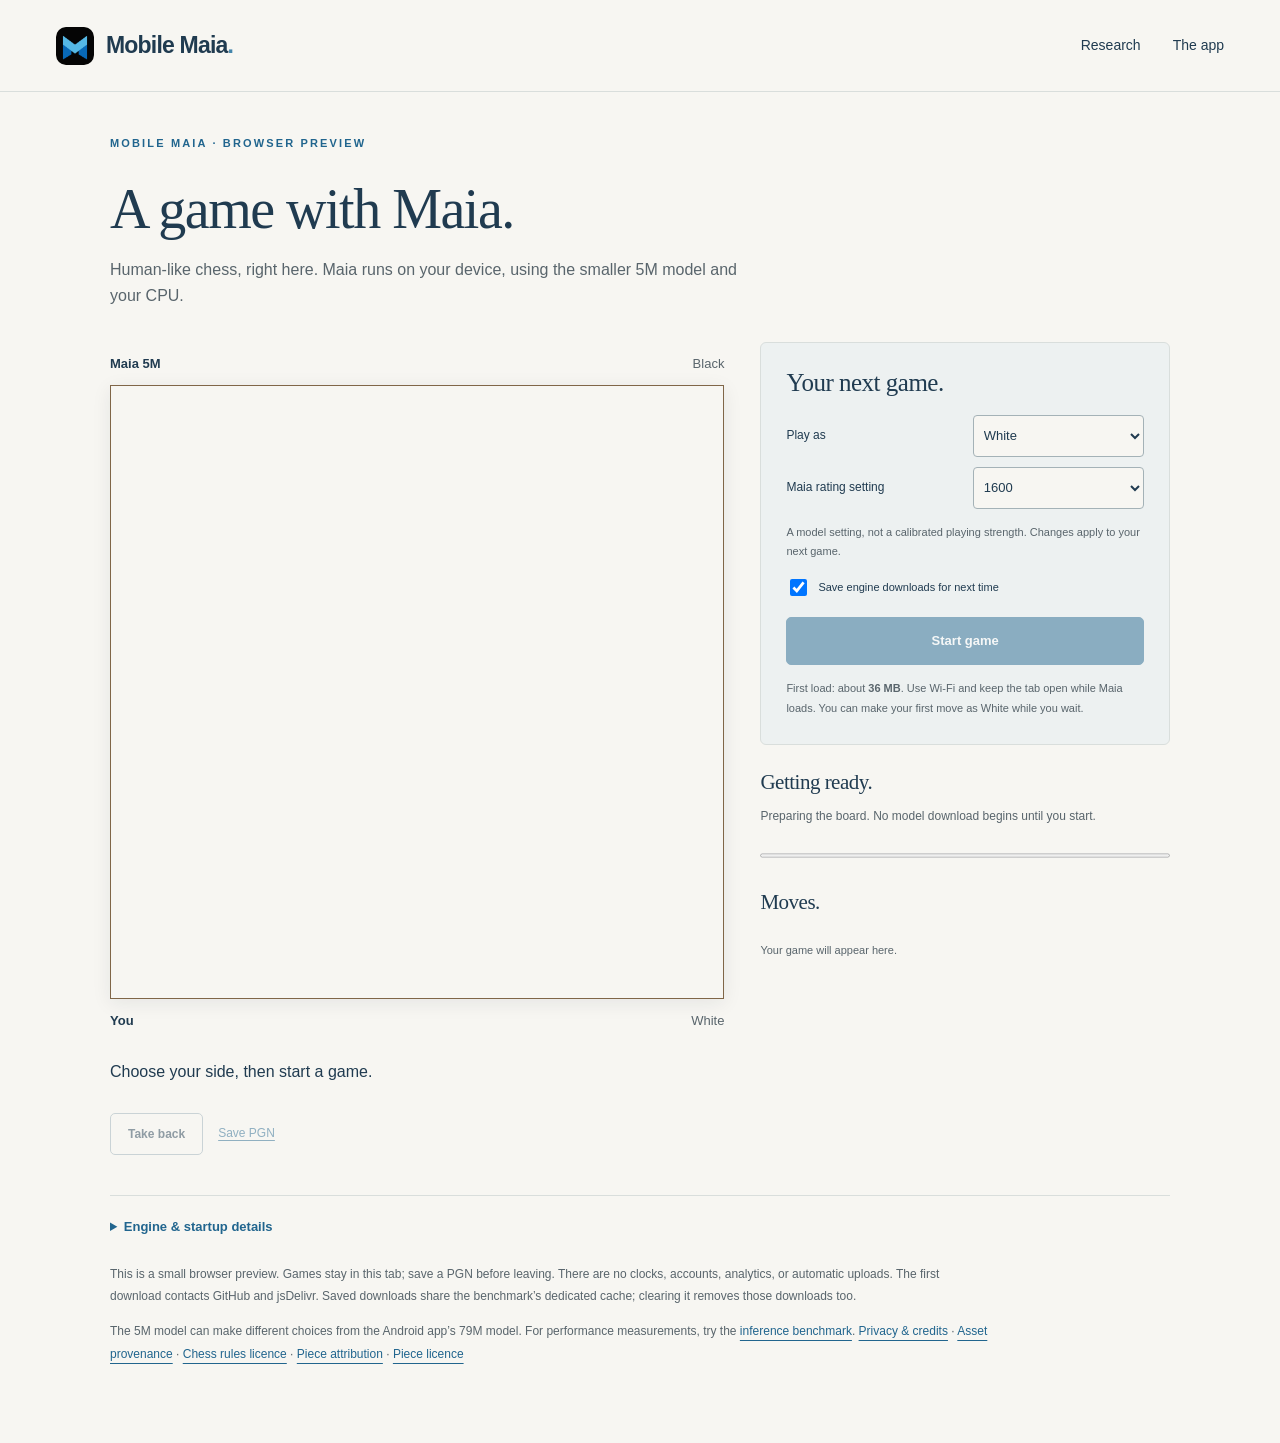
==== site/play/index.html @ 300c4ae0 "Add playable 5M CPU preview with reusable fast-start engine" ====
<!doctype html>
<html lang="en">
<head>
  <meta charset="utf-8"><meta name="viewport" content="width=device-width, initial-scale=1">
  <title>Play Maia in your browser — Mobile Maia</title>
  <meta name="description" content="A small, local chess game against Maia-3 5M, running on your device's CPU.">
  <meta name="theme-color" content="#f7f6f2"><link rel="canonical" href="https://mobilemaia.org/play/">
  <link rel="icon" href="../assets/icon.png"><link rel="stylesheet" href="../styles.css?v=20261026">
  <link rel="stylesheet" href="play.css?v=20261027-play1"><script type="module" src="play.mjs?v=20261027-play1"></script>
</head>
<body>
<a class="skip-link" href="#main">Skip to content</a>
<header class="site-header"><div class="container header-inner"><a class="brand" href="../"><img src="../assets/icon.png" alt="" width="38" height="38"><span>Mobile Maia<span class="brand-dot">.</span></span></a><nav aria-label="Main navigation"><a href="../research/">Research</a><a href="../">The app</a></nav></div></header>
<main id="main" class="container play-page">
  <p class="eyebrow">MOBILE MAIA · BROWSER PREVIEW</p><h1>A game with Maia.</h1>
  <p class="play-deck">Human-like chess, right here. Maia runs on your device, using the smaller 5M model and your CPU.</p>
  <noscript><p>This playable preview needs JavaScript. The <a href="../research/">research articles</a> remain readable without it.</p></noscript>
  <div class="game-layout">
    <section class="board-column" aria-label="Your game">
      <div class="player-line"><strong id="opponent">Maia 5M</strong><span id="opponent-color">Black</span></div>
      <div id="board" class="board" role="group" aria-label="Chessboard. Tap a piece, then a destination. Keyboard: arrow keys to move focus, Enter to select."></div>
      <div class="player-line"><strong>You</strong><span id="human-color">White</span></div>
      <p id="game-status" class="game-status" role="status" aria-live="polite">Choose your side, then start a game.</p>
      <div class="game-actions"><button id="undo" class="button button-outline button-small" type="button" disabled>Take back</button><button id="pgn" class="text-button" type="button" disabled>Save PGN</button><span id="last-move" class="last-move"></span></div>
    </section>
    <aside class="game-sidebar">
      <form id="setup" class="setup-panel">
        <h2>Your next game.</h2>
        <div class="setup-grid"><label for="side">Play as</label><select id="side"><option value="w">White</option><option value="b">Black</option></select><label for="rating">Maia rating setting</label><select id="rating"><option value="1000">1000</option><option value="1600" selected>1600</option><option value="2200">2200</option><option value="2600">2600</option></select></div>
        <p class="setting-note">A model setting, not a calibrated playing strength. Changes apply to your next game.</p>
        <label class="save-choice"><input id="keep" type="checkbox" checked> Save engine downloads for next time</label>
        <button id="start" class="button start-game" type="submit" disabled>Start game</button>
        <p class="download-note">First load: about <strong>36 MB</strong>. Use Wi-Fi and keep the tab open while Maia loads. You can make your first move as White while you wait.</p>
      </form>
      <section class="engine-panel" aria-labelledby="engine-title"><h2 id="engine-title">Getting ready.</h2><p id="engine-status">Preparing the board. No model download begins until you start.</p><progress id="load-progress" value="0" max="1" aria-label="Engine download progress"></progress><button id="retry" class="button button-small" type="button" hidden>Load Maia</button></section>
      <section class="move-panel" aria-labelledby="moves-title"><h2 id="moves-title">Moves.</h2><ol id="moves" class="moves" aria-label="Move list"></ol><p id="empty-moves" class="setting-note">Your game will appear here.</p></section>
    </aside>
  </div>
  <details class="engine-details"><summary>Engine &amp; startup details</summary><p id="metrics">No engine has loaded yet.</p><div class="detail-actions"><button id="diagnostics" class="text-button" type="button" disabled>Save startup report</button><button id="release" class="text-button" type="button" disabled>Stop engine</button><button id="clear" class="text-button" type="button">Clear saved engine downloads</button></div><p>One CPU session stays loaded for this tab and is reused between moves and games. Downloads run in parallel and are verified by SHA-256. There are no benchmark warm-up runs before play. The game uses current-board input and full legal-move sampling.</p><details><summary>Full startup report</summary><pre id="startup-json">No engine has loaded yet.</pre></details><p id="storage-status" role="status"></p></details>
  <div class="play-notes"><p>This is a small browser preview. Games stay in this tab; save a PGN before leaving. There are no clocks, accounts, analytics, or automatic uploads. The first download contacts GitHub and jsDelivr. Saved downloads share the benchmark’s dedicated cache; clearing it removes those downloads too.</p><p>The 5M model can make different choices from the Android app’s 79M model. For performance measurements, try the <a href="../lab/inference/">inference benchmark</a>. <a href="../about.html#browser-play">Privacy &amp; credits</a> · <a href="assets.json">Asset provenance</a> · <a href="vendor/chess-LICENSE">Chess rules licence</a> · <a href="vendor/pieces-COPYING.md">Piece attribution</a> · <a href="vendor/GPL-2.0.txt">Piece licence</a></p></div>
</main>
<dialog id="promotion" aria-labelledby="promotion-title"><h2 id="promotion-title">Promote your pawn.</h2><div id="promotion-options" class="promotion-options"></div><button id="promotion-cancel" class="text-button" type="button">Cancel</button></dialog>
</body></html>
---- site/styles.css ----
/* Copyright (c) 2026 Mobile Maia contributors. SPDX-License-Identifier: AGPL-3.0-only */
:root{--paper:#f7f6f2;--ink:#203b50;--muted:#59656c;--blue:#21658e;--line:#d9dedc;--wash:#e9eff1;--green:#49705a;--white:#fff;--serif:Georgia,'Times New Roman',serif;--sans:-apple-system,BlinkMacSystemFont,'Segoe UI',sans-serif}
*{box-sizing:border-box}html{scroll-behavior:smooth;scroll-padding-top:110px}body{margin:0;background:var(--paper);color:var(--ink);font-family:var(--sans);font-size:16px;line-height:1.65}a{color:inherit;text-underline-offset:5px;text-decoration-thickness:1px}button{font:inherit}img{max-width:100%;height:auto;display:block}button,a,summary{-webkit-tap-highlight-color:transparent}a:focus-visible,button:focus-visible,summary:focus-visible{outline:3px solid var(--blue);outline-offset:6px}::selection{background:#c1d9e8;color:#162e40}.container{width:min(1180px,calc(100% - 112px));margin-inline:auto}.skip-link{position:fixed;left:16px;top:-100px;padding:12px 24px;background:var(--ink);color:white;z-index:20}.skip-link:focus{top:12px}.site-header{border-bottom:1px solid var(--line);background:var(--paper);position:sticky;top:0;z-index:10}.header-inner{height:91px;display:flex;justify-content:space-between;align-items:center}.brand{display:inline-flex;align-items:center;gap:12px;font-size:23px;font-weight:700;letter-spacing:-.8px;text-decoration:none;white-space:nowrap}.brand img{border-radius:10px}.brand-dot{color:#4385ab}nav{display:flex;align-items:center;gap:32px;font-size:14px}nav>a{text-decoration:none}nav>a:not(.button):hover,.footer-links a:hover{color:var(--blue);text-decoration:underline}.button{display:inline-flex;align-items:center;justify-content:center;gap:27px;min-height:56px;background:var(--blue);color:white;border:1px solid var(--blue);border-radius:5px;padding:14px 23px;font-weight:600;font-size:15px;line-height:1.4;text-decoration:none;transition:background .18s,transform .18s}.button:hover{background:#184e70;transform:translateY(-2px)}.button-small{min-height:42px;padding:10px 17px;font-size:13px;gap:20px}.button-outline{background:transparent;color:var(--ink);border-color:#9bafb9}.button-outline:hover{background:#e4ebed}.text-link{display:inline-flex;align-items:center;gap:16px;font-weight:600;text-decoration:none;font-size:15px}.text-link:hover{text-decoration:underline}.eyebrow{font-size:11px;font-weight:700;letter-spacing:2.15px;margin:0 0 27px;color:var(--blue)}.hero{display:grid;grid-template-columns:1.15fr 1fr;align-items:center;min-height:790px;gap:65px;padding-block:65px 55px}.little-cross{font-size:17px;margin-right:8px}.hero h1{font:normal clamp(56px,6.1vw,86px)/1.07 var(--serif);letter-spacing:-3.7px;margin:0 0 30px}.hero h1 em{font-weight:400;color:var(--blue)}.hero-description{max-width:450px;font-size:17px;line-height:1.85;color:var(--muted);margin:0 0 32px}.hero-actions{display:flex;gap:25px;align-items:center;flex-wrap:wrap}.hero-note{color:var(--muted);font-size:12px;margin:19px 0 0}.hero-footnote{display:flex;align-items:center;gap:18px;margin-top:60px;font-family:var(--serif);font-style:italic;font-size:17px;line-height:1.4;color:#66777e}.small-rule{display:block;width:43px;height:1px;background:#9daeb4}.hero-visual{position:relative;margin:0;display:flex;flex-direction:column;align-items:center;padding:30px 0 0;isolation:isolate}.hero-visual:before{content:'';position:absolute;inset:62px -20px 100px;background:#e5edef;border-radius:48% 48% 10px 10px;z-index:-2}.visual-corner{position:absolute;right:-12px;top:77px;width:108px;height:108px;background:repeating-conic-gradient(#cbd9de 0% 25%,transparent 0% 50%) 0 0/36px 36px;z-index:-1;opacity:.55}.offline-tag{position:absolute;z-index:2;right:-28px;top:10px;padding:11px 16px;border:1px solid var(--line);border-radius:3px;background:var(--paper);font:italic 15px var(--serif);transform:rotate(5deg);box-shadow:0 4px 12px #203b5006}.offline-tag>span{display:inline-block;width:7px;height:7px;border-radius:50%;background:#648b70;margin-right:8px}.phone{width:268px;border:7px solid #23303a;border-radius:29px;padding:3px;background:#101610;overflow:hidden;box-shadow:0 25px 40px -19px #1e35485c,3px 3px 0 #98a6ae inset;transform:rotate(-3deg)}.phone img{border-radius:16px;width:100%;aspect-ratio:1080/2280;object-fit:cover;object-position:top}.phone a{display:block}.screenshot-controls{display:flex;gap:3px;margin-top:32px;border-bottom:1px solid #bdcbd1}.screenshot-controls button{background:none;border:0;border-bottom:2px solid transparent;color:var(--muted);padding:9px 18px;cursor:pointer;font-size:12px}.screenshot-controls button[aria-pressed=true]{color:var(--ink);border-color:var(--blue);font-weight:700}.screenshot-controls button:hover{background:#dfe8eb}.hero-visual figcaption{font-family:var(--serif);font-size:13px;font-style:italic;color:var(--muted);margin-top:10px}.principles-strip{border-block:1px solid var(--line)}.principles-inner{display:flex;justify-content:space-between;gap:20px;padding-block:18px}.principles-inner p{margin:0;font-size:12px;letter-spacing:.25px}.principles-inner span{font-size:20px;color:var(--blue);margin-right:10px;vertical-align:middle}.section{padding-block:105px}.section-heading{display:grid;grid-template-columns:1.2fr 1fr;column-gap:100px;align-items:end}.section-heading .eyebrow{grid-column:1/-1;margin-bottom:22px}h2{font:normal clamp(34px,3.8vw,50px)/1.15 var(--serif);letter-spacing:-1.7px;margin:0 0 25px}.section-heading>p:last-child{color:var(--muted);font-size:15px;max-width:390px;margin:0 0 28px}.feature-columns{display:grid;grid-template-columns:repeat(3,1fr);gap:50px;margin-top:50px}.feature-columns article{border-top:1px solid #b4c4ca;padding-top:23px}.feature-number{font-size:10px;color:var(--blue);letter-spacing:1.8px;font-weight:600}h3{font-size:19px;letter-spacing:-.4px;line-height:1.4;margin:18px 0 13px}.feature-columns p,.freedom-grid p{color:var(--muted);font-size:14px;line-height:1.9;margin:0}.analysis-section{background:var(--wash);overflow:hidden}.analysis-layout{display:grid;grid-template-columns:1fr 1fr;gap:110px;align-items:center;padding-block:80px}.analysis-visual{margin:0;display:flex;align-items:center;flex-direction:column}.analysis-visual>a{display:block;width:260px;max-height:516px;overflow:hidden;border:6px solid #23303a;border-radius:22px;box-shadow:0 15px 30px -18px #203b5066;transform:rotate(3deg);background:#151a16}.analysis-visual img{width:100%}.analysis-visual figcaption{font-size:10px;color:var(--muted);margin-top:26px;font-style:italic}.analysis-copy>p:not(.eyebrow){font-size:15px;color:var(--muted);line-height:1.9;max-width:430px}.tick-list{list-style:none;padding:0;margin:27px 0 32px;font-size:13px}.tick-list li{margin-block:11px}.tick-list li:before{content:'✓';margin-right:13px;color:var(--green)}.your-game{display:grid;grid-template-columns:1fr 1.35fr;gap:75px}.freedom-grid{display:grid;grid-template-columns:1fr 1fr;gap:42px 40px}.freedom-icon{display:block;color:var(--blue);font:24px var(--serif);height:30px}.freedom-grid h3{font-size:17px;margin-top:13px}.freedom-grid a{display:inline-block;font-size:12px;font-weight:600;margin-top:12px}.download-section{background:#203d52;color:#f7f6f2;padding-block:85px}.download-section .eyebrow{color:#a4cbe0}.download-heading{display:flex;align-items:center;justify-content:space-between;margin-bottom:25px}.download-heading h2{font-size:54px}.download-heading>p{color:#c1cfd7;font-size:15px;line-height:1.9;margin-right:90px}.download-grid{display:grid;grid-template-columns:1fr 1fr;gap:24px}.download-card{padding:34px;background:#29485e;border:1px solid #4a6577;border-radius:5px}.download-primary{background:#f7f6f2;color:var(--ink);border-color:var(--paper)}.download-label{font-size:9px;font-weight:700;letter-spacing:1.65px}.download-card h3{font:normal 33px var(--serif);margin:17px 0}.download-card>p{font-size:14px;color:#ced9df;max-width:330px}.download-primary>p{color:var(--muted)}.download-card .button{margin-top:11px}.download-card .button-outline{color:#f7f6f2;border-color:#94b1c2}.download-card .button-outline:hover{background:#36576d}.download-card p.download-detail{font-size:11px;line-height:1.8;margin-top:21px;max-width:360px}.other-downloads{display:flex;align-items:center;gap:30px;margin:25px 0}.other-downloads p{font-size:12px;color:#bdcdd7;margin:0}.other-downloads a{font-size:13px}.install-help{border-block:1px solid #4a6577;padding:16px 0;font-size:13px}.install-help>div{max-width:810px;color:#d5e0e6}.install-help summary{cursor:pointer}.preview-note{display:flex;align-items:center;gap:17px;margin-top:33px;padding-top:3px}.preview-dot{width:10px;height:10px;flex-shrink:0;background:#d1ad64;border-radius:50%}.preview-note strong{font-size:13px}.preview-note p{color:#bdcdd7;font-size:12px;margin:5px 0 0;max-width:610px}.preview-note>a{font-size:12px;white-space:nowrap;margin-left:auto}.faq-section{display:grid;grid-template-columns:1fr 1.6fr;gap:80px}.faq-section>div>p:last-child{font-size:14px;color:var(--muted)}.faq-section>div>p>a{display:inline-block;margin-top:10px}.faq-list details{border-bottom:1px solid var(--line);padding:20px 0}.faq-list details:first-child{border-top:1px solid var(--line)}.faq-list summary{list-style:none;cursor:pointer;display:flex;align-items:center;justify-content:space-between;gap:24px;font-size:15px;font-weight:600}.faq-list summary::-webkit-details-marker{display:none}.faq-list summary:after{content:'+';font-weight:400;font-size:24px;color:var(--blue);line-height:1}.faq-list details[open] summary:after{content:'−'}.faq-list details>p{font-size:14px;line-height:1.9;color:var(--muted);padding-right:26px;margin:16px 0 5px}.closing{text-align:center;border-top:1px solid var(--line);padding-block:70px 85px}.closing .eyebrow{margin-bottom:22px}.closing h2{font-size:43px}.closing p:not(.eyebrow){color:var(--muted);font-size:15px;margin-top:-7px}.closing .text-link{margin-top:10px}.site-footer{display:grid;grid-template-columns:1fr 1fr;border-top:1px solid var(--line);padding-block:35px 25px;gap:20px}.site-footer .brand{font-size:20px}.site-footer p{font-size:11px;line-height:1.8;color:var(--muted);margin:15px 0 0}.footer-links{display:flex;gap:13px 25px;flex-wrap:wrap;justify-content:flex-end;align-content:start;padding-top:9px}.footer-links a{font-size:11px;text-decoration:none}.site-footer .footer-small{grid-column:1/-1;font-size:10px;margin-top:5px}.image-dialog{padding:52px 15px 15px;max-width:calc(100vw - 30px);max-height:95vh;border:1px solid #8196a1;border-radius:7px;background:var(--paper);color:var(--ink)}.image-dialog::backdrop{background:#14232bdd}.image-dialog>img{max-height:calc(95vh - 80px);width:auto;max-width:100%;object-fit:contain}.dialog-close{position:absolute;right:15px;top:12px;cursor:pointer;background:none;border:0;color:var(--ink);font-size:14px;min-height:30px}.dialog-close span{font-size:22px;vertical-align:middle;margin-left:10px}.prose-page{max-width:760px;padding-block:80px}.prose-page h1{font:normal 58px var(--serif);letter-spacing:-2px;line-height:1.1;margin:0 0 35px}.prose-page h2{font-size:30px;margin-top:55px}.prose-page p,.prose-page li{font-size:15px;color:var(--muted)}.prose-page li{margin-block:12px}.prose-page code{overflow-wrap:anywhere}.prose-page a{color:var(--blue)}.prose-page .eyebrow{color:var(--blue);font-size:11px}
@media(min-width:1500px){.hero{min-height:820px}.hero h1{font-size:89px}.phone{width:284px}}
@media(max-width:1100px){.container{width:calc(100% - 72px)}.hero{gap:35px;min-height:740px}.hero h1{font-size:65px}.hero-description{font-size:16px}.hero-actions{gap:20px}.hero-actions .text-link{font-size:13px}.phone{width:240px}.offline-tag{right:-5px;font-size:13px}.section-heading{column-gap:65px}.analysis-layout{gap:65px}.your-game{gap:40px}.download-heading>p{margin-right:30px}.feature-columns{gap:30px}.faq-section{gap:50px}}
@media(max-width:800px){html{scroll-padding-top:90px}.container{width:calc(100% - 48px)}.header-inner{height:76px}.brand{font-size:21px}.brand img{width:32px;height:32px}nav{gap:20px}.nav-source{display:none}.hero{gap:18px;min-height:675px;padding-top:40px;padding-bottom:45px;grid-template-columns:1.15fr 1fr}.hero .eyebrow{font-size:9px;letter-spacing:1.5px}.hero h1{font-size:52px;letter-spacing:-2px}.hero-description{font-size:14px;line-height:1.85}.hero-actions{gap:17px}.hero .button{font-size:13px;gap:16px;padding:14px 17px}.hero-footnote{margin-top:30px}.phone{width:210px}.hero-visual:before{inset:80px -4px 100px}.offline-tag{right:-6px;top:5px;font-size:12px;padding:10px}.visual-corner{right:-3px;width:72px;height:72px;background-size:24px 24px}.principles-inner{gap:10px}.principles-inner p{font-size:10px}.principles-inner span{font-size:16px;margin-right:5px}.section{padding-block:75px}.section-heading{column-gap:35px}.section-heading>p:last-child{font-size:13px}.feature-columns{gap:25px;margin-top:30px}.feature-columns h3{font-size:17px}.feature-columns p{font-size:13px}.analysis-layout{gap:40px;padding-block:65px}.analysis-visual>a{width:225px;max-height:470px}.analysis-copy>p:not(.eyebrow){font-size:13px}.analysis-visual figcaption{max-width:230px;text-align:center}.your-game{grid-template-columns:1fr;gap:20px}.freedom-grid{gap:35px}.freedom-grid p{max-width:310px}.download-heading h2{font-size:46px}.download-heading>p{margin-right:0;font-size:13px}.download-card{padding:25px}.download-card h3{font-size:28px}.download-label{font-size:8px;letter-spacing:1.2px}.preview-note{flex-wrap:wrap}.preview-note>div{flex:1}.preview-note>a{margin-left:27px}.faq-section{grid-template-columns:1fr 1.5fr;gap:30px}.faq-list summary{font-size:13px}.faq-list details>p{font-size:13px}.closing h2{font-size:37px}}
@media(max-width:600px){.container{width:calc(100% - 40px)}.header-inner{height:72px}.brand{gap:8px;font-size:20px}.brand img{width:30px;height:30px;border-radius:8px}nav{gap:17px}nav>a:not(.button){font-size:12px}nav>a[href='#features']{display:none}.button-small{font-size:12px;gap:12px;min-height:38px;padding:9px 12px}.hero{grid-template-columns:1fr;padding-top:46px;padding-bottom:40px;gap:20px}.hero .eyebrow{font-size:9px;letter-spacing:1.7px;margin-bottom:23px}.hero h1{font-size:clamp(47px,11.8vw,68px);letter-spacing:-2.7px;margin-bottom:23px}.hero-description{max-width:460px;font-size:15px;margin-bottom:27px}.hero-actions{gap:25px}.hero .button{min-height:51px;font-size:14px;padding-inline:18px}.hero-actions .text-link{font-size:12px;gap:8px}.hero-note{font-size:11px;margin-top:16px}.hero-footnote{display:none}.hero-visual{width:min(360px,100%);margin:10px auto 0;padding-top:35px}.phone{width:228px}.hero-visual:before{inset:65px 0 89px}.offline-tag{top:15px;right:0;padding:10px 12px;font-size:13px}.visual-corner{top:85px;right:0}.screenshot-controls{margin-top:25px}.screenshot-controls button{font-size:12px;padding:10px 20px}.hero-visual figcaption{font-size:12px}.principles-inner{display:grid;grid-template-columns:1fr;gap:10px;padding-block:19px}.principles-inner p{font-size:12px}.principles-inner span{display:inline-block;width:20px;font-size:18px;margin-right:10px}.section{padding-block:64px}.eyebrow{font-size:9px;letter-spacing:1.8px;margin-bottom:20px}h2{font-size:37px;letter-spacing:-1.4px}.section-heading{display:block}.section-heading>p:last-child{font-size:14px;max-width:460px;margin-top:25px}.feature-columns{grid-template-columns:1fr;gap:29px;margin-top:35px}.feature-columns article{padding-top:18px}.feature-number{font-size:9px}.feature-columns h3{font-size:19px;margin-top:12px}.feature-columns p{font-size:14px}.analysis-layout{grid-template-columns:1fr;gap:35px;padding-block:60px}.analysis-visual{order:2;margin-top:10px}.analysis-visual>a{width:238px;max-height:490px}.analysis-visual figcaption{max-width:none}.analysis-copy>p:not(.eyebrow){font-size:14px}.analysis-copy .text-link{font-size:13px}.tick-list{font-size:12px}.your-game{gap:23px}.freedom-grid{gap:30px 25px}.freedom-grid p{font-size:12px}.freedom-grid h3{font-size:16px}.freedom-icon{font-size:23px}.download-section{padding-block:60px}.download-heading{display:block}.download-heading h2{font-size:43px}.download-heading>p{margin:0 0 30px;font-size:14px}.download-heading>p br{display:none}.download-grid{grid-template-columns:1fr;gap:17px}.download-card{padding:27px}.download-card h3{font-size:31px}.download-label{font-size:9px}.download-card>p{font-size:14px}.download-card .button{font-size:13px;gap:25px}.other-downloads{gap:22px;flex-wrap:wrap;margin-block:23px}.other-downloads p{flex-basis:100%;font-size:11px}.other-downloads a{font-size:13px}.install-help{font-size:12px}.preview-note{align-items:flex-start;margin-top:27px;gap:13px}.preview-dot{margin-top:6px;width:8px;height:8px}.preview-note strong{font-size:12px}.preview-note p{font-size:11px}.preview-note>a{margin-left:21px;font-size:12px}.faq-section{grid-template-columns:1fr;gap:23px}.faq-section>div>p:last-child{font-size:13px}.faq-list summary{font-size:14px}.faq-list details>p{font-size:13px}.faq-list details{padding-block:19px}.closing{padding-block:50px 60px}.closing h2{font-size:35px}.closing p:not(.eyebrow){font-size:13px}.closing .text-link{font-size:13px}.site-footer{grid-template-columns:1fr;gap:18px;padding-block:30px 25px}.footer-links{justify-content:flex-start;gap:13px 22px}.site-footer .footer-small{margin-top:8px;font-size:9px}.prose-page{padding-block:50px}.prose-page h1{font-size:43px}.prose-page h2{font-size:28px}.prose-page p,.prose-page li{font-size:14px}}
@media(prefers-reduced-motion:reduce){html{scroll-behavior:auto}*{transition:none!important;animation:none!important}}
/* Keep optional screenshot controls out of the no-JavaScript fallback. */
.screenshot-controls{display:none}.js .screenshot-controls{display:flex}
@media(max-width:360px){nav>a[href='#questions']{display:none}.button-small{white-space:nowrap}.hero-actions{gap:18px}.hero-actions .text-link{font-size:11px;gap:6px}}
/* Let the shared navigation wrap cleanly with the research section on phones. */
@media(max-width:1100px){.nav-source{display:none}}
@media(max-width:600px){html{scroll-padding-top:150px}.header-inner{height:auto;min-height:72px;flex-wrap:wrap;gap:12px;padding-block:13px}.header-inner>nav{flex-basis:100%;justify-content:flex-start;gap:22px}.header-inner>nav>.button{margin-left:auto}}
---- site/play/play.css ----
/* SPDX-License-Identifier: AGPL-3.0-only */
.play-page [hidden]{display:none!important}.play-page{max-width:1060px;padding-block:42px 65px}.play-page h1{font:normal clamp(37px,5vw,56px)/1.1 var(--serif);letter-spacing:-1.5px;margin:0 0 16px}.play-deck{max-width:650px;font-size:16px;color:var(--muted);margin-bottom:32px}.game-layout{display:grid;grid-template-columns:minmax(0,1.5fr) minmax(280px,1fr);gap:36px;align-items:start}.board-column{min-width:0}.board{display:grid;grid-template-columns:repeat(8,1fr);aspect-ratio:1;border:1px solid #806648;box-shadow:0 4px 18px #1a2b3614;touch-action:manipulation}.square{position:relative;display:flex;align-items:center;justify-content:center;aspect-ratio:1;min-width:0;padding:0;border:0;border-radius:0;background:#f0d9b5;cursor:pointer;-webkit-tap-highlight-color:transparent}.square.dark{background:#b58863}.square img{width:91%;height:91%;pointer-events:none;user-select:none}.square.last{background:#cdd27a}.square.dark.last{background:#a5ad55}.square.selected{box-shadow:inset 0 0 0 4px #326884}.square:focus-visible{outline:3px solid #153f59;outline-offset:-3px;z-index:1}.square.legal:after{content:"";position:absolute;width:24%;height:24%;border-radius:100%;background:#163b4866;pointer-events:none}.square.legal.occupied:after{width:87%;height:87%;border:5px solid #163b4870;background:transparent}.square.checked{background:#dd8580}.coordinate{position:absolute;font:600 10px/1 system-ui;color:#65462c;pointer-events:none}.dark .coordinate{color:#fff0d7}.file-coordinate{right:3px;bottom:2px}.rank-coordinate{left:3px;top:3px}.player-line{display:flex;justify-content:space-between;font-size:13px;padding-block:11px;color:var(--muted)}.player-line strong{color:var(--ink)}.game-status{font-size:16px;min-height:2.9em;margin:16px 0 8px}.game-actions{display:flex;flex-wrap:wrap;align-items:center;gap:15px}.game-actions .button{font-size:12px;min-height:42px}.text-button{border:0;background:none;color:var(--blue);font:inherit;font-size:12px;text-decoration:underline;text-underline-offset:3px;cursor:pointer;padding:10px 0;min-height:40px}.last-move{font-size:12px;color:var(--muted)}.game-sidebar h2{font:normal 25px/1.2 var(--serif);letter-spacing:-.5px;margin:0 0 17px}.setup-panel{padding:25px;border:1px solid var(--line);background:#edf1f1;border-radius:6px}.setup-grid{display:grid;grid-template-columns:1fr 1fr;gap:10px 15px;align-items:center}.setup-grid label{font-size:12px}.setup-grid select{min-width:0;width:100%;background:var(--paper);border:1px solid #a4b2b7;border-radius:4px;font:inherit;font-size:13px;padding:10px 6px;min-height:42px;color:var(--ink)}.setting-note,.download-note{font-size:11px;line-height:1.8;color:var(--muted);margin:14px 0}.save-choice{display:flex;align-items:center;gap:8px;font-size:11px;line-height:1.6}.save-choice input{width:17px;height:17px;flex-shrink:0}.start-game{margin-top:18px;width:100%;min-height:45px;font-size:13px}.download-note{margin-bottom:0}.engine-panel,.move-panel{margin-top:25px}.engine-panel h2{font-size:21px;margin-bottom:10px}.engine-panel p{font-size:12px;color:var(--muted);overflow-wrap:anywhere}.engine-panel progress{width:100%;height:9px;accent-color:var(--blue)}.engine-panel progress[hidden]{display:none}.moves{list-style:none;max-height:185px;overflow:auto;margin:0;padding:0;font-size:13px;line-height:1.8;display:grid;grid-template-columns:1fr 1fr;gap:4px 12px}.moves li{font-variant-numeric:tabular-nums;white-space:pre-wrap}.move-panel h2{font-size:21px;margin-bottom:12px}.engine-details{border-top:1px solid var(--line);margin-top:40px;padding-top:20px;font-size:13px}.engine-details summary{cursor:pointer;color:var(--blue);font-weight:600}.engine-details p{font-size:12px;max-width:820px;line-height:1.85}.detail-actions{display:flex;flex-wrap:wrap;gap:20px}.play-notes{font-size:12px;color:var(--muted);line-height:1.9;margin-top:25px;max-width:880px}.play-notes a{color:var(--blue)}button:disabled{opacity:.48;cursor:not-allowed;transform:none}select:focus-visible,input:focus-visible,.text-button:focus-visible{outline:3px solid var(--blue);outline-offset:3px}dialog{border:1px solid var(--line);border-radius:7px;padding:25px;color:var(--ink);background:var(--paper);max-width:95vw}dialog::backdrop{background:#142c3b99}dialog h2{font-family:var(--serif);font-weight:400;font-size:27px}.promotion-options{display:flex;gap:8px}.promotion-options button{width:58px;height:58px;border:1px solid var(--line);background:#f0d9b5;border-radius:4px;cursor:pointer}.promotion-options img{width:100%;height:100%}
@media(max-width:760px){.play-page{padding-top:30px}.play-deck{font-size:14px;margin-bottom:24px}.game-layout{display:flex;flex-direction:column;gap:24px}.board-column,.game-sidebar{width:100%}.game-sidebar{display:contents}.setup-panel{order:-2;width:100%;padding:18px}.engine-panel{order:-1;margin-top:-10px;width:100%}.engine-panel h2{font-size:19px}.board-column{order:0}.move-panel{order:1;margin-top:0}.setup-panel h2{font-size:22px;margin-bottom:12px}.setup-grid{grid-template-columns:1fr 1fr 1fr 1fr;gap:8px}.setup-grid label{font-size:11px}.setting-note{margin:10px 0}.save-choice{font-size:11px}.download-note{font-size:11px}.start-game{margin-top:12px}.moves{max-height:130px;grid-template-columns:1fr 1fr 1fr}.coordinate{font-size:9px}.game-status{font-size:15px}.board{max-width:560px;margin-inline:auto}}
@media(max-width:390px){.setup-grid{grid-template-columns:1fr 1fr}.moves{grid-template-columns:1fr 1fr}.game-actions{gap:12px}}

.engine-details pre{max-height:340px;overflow:auto;white-space:pre-wrap;overflow-wrap:anywhere;background:#e9eff1;padding:15px;font-size:11px;line-height:1.7}
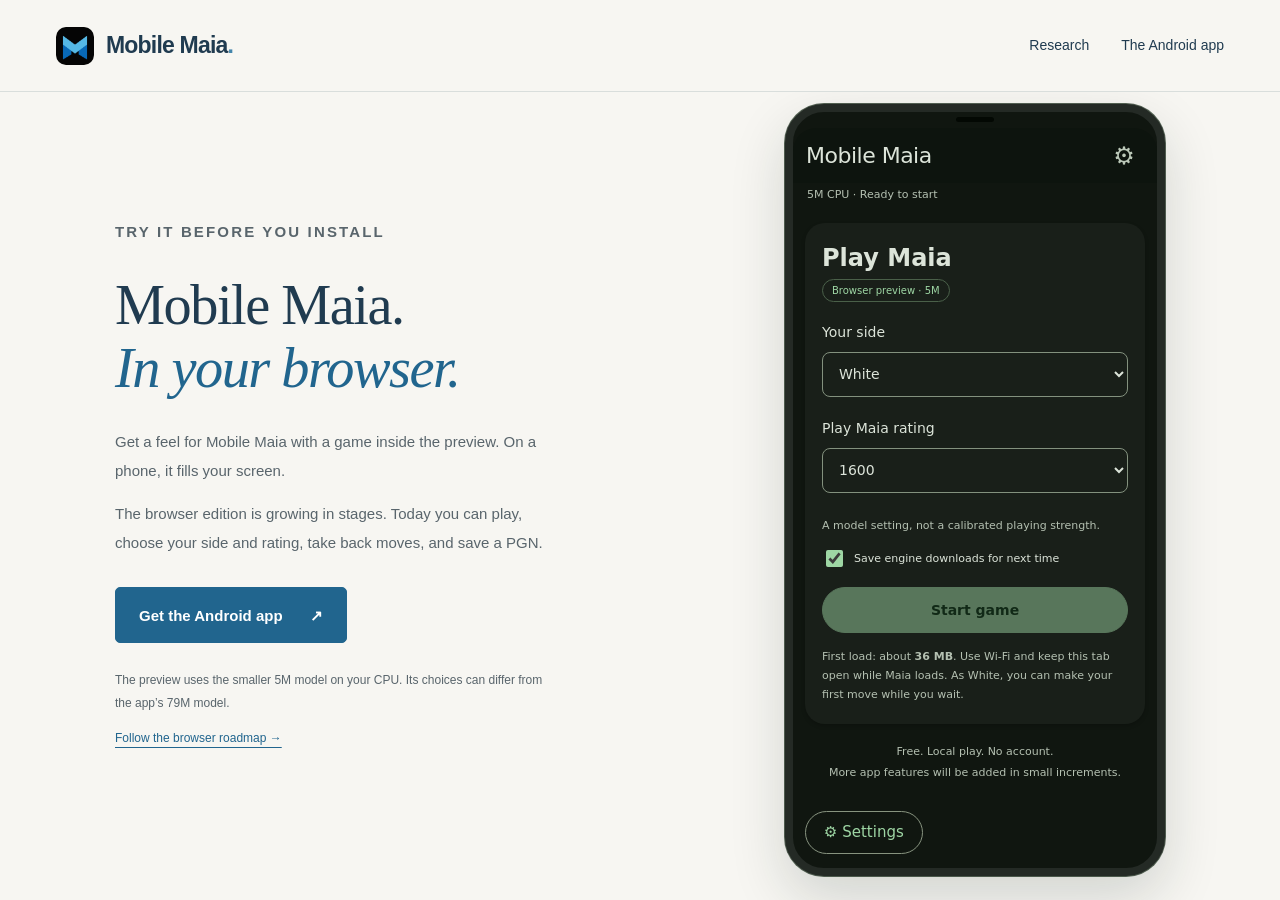
==== commit bcacf6d1: "Present browser play in a responsive app shell" ====
--- a/site/play/index.html
+++ b/site/play/index.html
@@ -1,43 +1,64 @@
 <!doctype html>
 <html lang="en">
 <head>
-  <meta charset="utf-8"><meta name="viewport" content="width=device-width, initial-scale=1">
-  <title>Play Maia in your browser — Mobile Maia</title>
-  <meta name="description" content="A small, local chess game against Maia-3 5M, running on your device's CPU.">
-  <meta name="theme-color" content="#f7f6f2"><link rel="canonical" href="https://mobilemaia.org/play/">
+  <meta charset="utf-8"><meta name="viewport" content="width=device-width, initial-scale=1, viewport-fit=cover">
+  <title>Try Mobile Maia — Browser preview</title>
+  <meta name="description" content="Try Mobile Maia in a phone-style browser preview, with local Maia-3 5M CPU play.">
+  <meta name="theme-color" content="#101610"><link rel="canonical" href="https://mobilemaia.org/play/">
   <link rel="icon" href="../assets/icon.png"><link rel="stylesheet" href="../styles.css?v=20261026">
-  <link rel="stylesheet" href="play.css?v=20261027-play1"><script type="module" src="play.mjs?v=20261027-play1"></script>
+  <link rel="stylesheet" href="play.css?v=20261027-shell1"><script type="module" src="play.mjs?v=20261027-shell1"></script>
 </head>
 <body>
-<a class="skip-link" href="#main">Skip to content</a>
-<header class="site-header"><div class="container header-inner"><a class="brand" href="../"><img src="../assets/icon.png" alt="" width="38" height="38"><span>Mobile Maia<span class="brand-dot">.</span></span></a><nav aria-label="Main navigation"><a href="../research/">Research</a><a href="../">The app</a></nav></div></header>
+<a class="skip-link" href="#main">Skip to preview</a>
+<header class="site-header"><div class="container header-inner"><a class="brand" href="../"><img src="../assets/icon.png" alt="" width="38" height="38"><span>Mobile Maia<span class="brand-dot">.</span></span></a><nav aria-label="Main navigation"><a href="../research/">Research</a><a href="../">The Android app</a></nav></div></header>
 <main id="main" class="container play-page">
-  <p class="eyebrow">MOBILE MAIA · BROWSER PREVIEW</p><h1>A game with Maia.</h1>
-  <p class="play-deck">Human-like chess, right here. Maia runs on your device, using the smaller 5M model and your CPU.</p>
-  <noscript><p>This playable preview needs JavaScript. The <a href="../research/">research articles</a> remain readable without it.</p></noscript>
-  <div class="game-layout">
-    <section class="board-column" aria-label="Your game">
-      <div class="player-line"><strong id="opponent">Maia 5M</strong><span id="opponent-color">Black</span></div>
-      <div id="board" class="board" role="group" aria-label="Chessboard. Tap a piece, then a destination. Keyboard: arrow keys to move focus, Enter to select."></div>
-      <div class="player-line"><strong>You</strong><span id="human-color">White</span></div>
-      <p id="game-status" class="game-status" role="status" aria-live="polite">Choose your side, then start a game.</p>
-      <div class="game-actions"><button id="undo" class="button button-outline button-small" type="button" disabled>Take back</button><button id="pgn" class="text-button" type="button" disabled>Save PGN</button><span id="last-move" class="last-move"></span></div>
-    </section>
-    <aside class="game-sidebar">
-      <form id="setup" class="setup-panel">
-        <h2>Your next game.</h2>
-        <div class="setup-grid"><label for="side">Play as</label><select id="side"><option value="w">White</option><option value="b">Black</option></select><label for="rating">Maia rating setting</label><select id="rating"><option value="1000">1000</option><option value="1600" selected>1600</option><option value="2200">2200</option><option value="2600">2600</option></select></div>
-        <p class="setting-note">A model setting, not a calibrated playing strength. Changes apply to your next game.</p>
-        <label class="save-choice"><input id="keep" type="checkbox" checked> Save engine downloads for next time</label>
-        <button id="start" class="button start-game" type="submit" disabled>Start game</button>
-        <p class="download-note">First load: about <strong>36 MB</strong>. Use Wi-Fi and keep the tab open while Maia loads. You can make your first move as White while you wait.</p>
-      </form>
-      <section class="engine-panel" aria-labelledby="engine-title"><h2 id="engine-title">Getting ready.</h2><p id="engine-status">Preparing the board. No model download begins until you start.</p><progress id="load-progress" value="0" max="1" aria-label="Engine download progress"></progress><button id="retry" class="button button-small" type="button" hidden>Load Maia</button></section>
-      <section class="move-panel" aria-labelledby="moves-title"><h2 id="moves-title">Moves.</h2><ol id="moves" class="moves" aria-label="Move list"></ol><p id="empty-moves" class="setting-note">Your game will appear here.</p></section>
-    </aside>
-  </div>
-  <details class="engine-details"><summary>Engine &amp; startup details</summary><p id="metrics">No engine has loaded yet.</p><div class="detail-actions"><button id="diagnostics" class="text-button" type="button" disabled>Save startup report</button><button id="release" class="text-button" type="button" disabled>Stop engine</button><button id="clear" class="text-button" type="button">Clear saved engine downloads</button></div><p>One CPU session stays loaded for this tab and is reused between moves and games. Downloads run in parallel and are verified by SHA-256. There are no benchmark warm-up runs before play. The game uses current-board input and full legal-move sampling.</p><details><summary>Full startup report</summary><pre id="startup-json">No engine has loaded yet.</pre></details><p id="storage-status" role="status"></p></details>
-  <div class="play-notes"><p>This is a small browser preview. Games stay in this tab; save a PGN before leaving. There are no clocks, accounts, analytics, or automatic uploads. The first download contacts GitHub and jsDelivr. Saved downloads share the benchmark’s dedicated cache; clearing it removes those downloads too.</p><p>The 5M model can make different choices from the Android app’s 79M model. For performance measurements, try the <a href="../lab/inference/">inference benchmark</a>. <a href="../about.html#browser-play">Privacy &amp; credits</a> · <a href="assets.json">Asset provenance</a> · <a href="vendor/chess-LICENSE">Chess rules licence</a> · <a href="vendor/pieces-COPYING.md">Piece attribution</a> · <a href="vendor/GPL-2.0.txt">Piece licence</a></p></div>
+  <section class="trial-intro" aria-labelledby="trial-title">
+    <p class="eyebrow">TRY IT BEFORE YOU INSTALL</p><h1 id="trial-title">Mobile Maia.<br><em>In your browser.</em></h1>
+    <p>Get a feel for Mobile Maia with a game inside the preview. On a phone, it fills your screen.</p>
+    <p>The browser edition is growing in stages. Today you can play, choose your side and rating, take back moves, and save a PGN.</p>
+    <a class="button" href="../index.html#download">Get the Android app <span aria-hidden="true">↗</span></a>
+    <p class="trial-note">The preview uses the smaller 5M model on your CPU. Its choices can differ from the app’s 79M model. <a href="https://github.com/Dash1971/mobilemaia.org/blob/main/docs/browser-app-roadmap.md">Follow the browser roadmap →</a></p>
+  </section>
+  <section class="phone-shell" aria-label="Mobile Maia browser app">
+    <div class="phone-camera" aria-hidden="true"></div>
+    <div class="app-screen">
+      <header class="app-bar"><button id="app-back" class="icon-button" type="button" aria-label="Back" hidden>←</button><span id="app-title">Mobile Maia</span><button id="app-settings" class="icon-button" type="button" aria-label="Settings">⚙</button></header>
+      <div class="app-engine"><span id="session-indicator" role="status">5M CPU · Ready to start</span><h2 id="engine-title" class="visually-hidden">Getting ready.</h2><progress id="load-progress" value="0" max="1" aria-label="Engine download progress" hidden></progress><button id="retry" class="retry-button" type="button" hidden>Load Maia</button></div>
+      <div id="app-content" class="app-content">
+        <section id="view-home" class="app-view" aria-label="Home">
+          <form id="setup" class="setup-panel">
+            <h2>Play Maia</h2><p class="preview-chip">Browser preview · 5M</p>
+            <div class="setup-grid"><label for="side">Your side</label><select id="side"><option value="w">White</option><option value="b">Black</option></select><label for="rating">Play Maia rating</label><select id="rating"><option value="1000">1000</option><option value="1600" selected>1600</option><option value="2200">2200</option><option value="2600">2600</option></select></div>
+            <p class="setting-note">A model setting, not a calibrated playing strength.</p>
+            <label class="save-choice"><input id="keep" type="checkbox" checked> Save engine downloads for next time</label>
+            <button id="start" class="button start-game" type="submit" disabled>Start game</button>
+            <button id="resume" class="button button-outline resume-game" type="button" hidden>Return to game</button>
+            <p class="download-note">First load: about <strong>36 MB</strong>. Use Wi-Fi and keep this tab open while Maia loads. As White, you can make your first move while you wait.</p>
+          </form>
+          <p class="home-note">Free. Local play. No account.<br>More app features will be added in small increments.</p>
+          <noscript><p>This preview needs JavaScript. <a href="../research/">Read the research</a> without it.</p></noscript>
+        </section>
+        <section id="view-game" class="app-view" aria-label="Game" hidden>
+          <section class="move-panel" aria-labelledby="moves-title"><h2 id="moves-title" class="visually-hidden">Moves</h2><ol id="moves" class="moves" aria-label="Move list"></ol><p id="empty-moves" class="setting-note">Your game will appear here.</p></section>
+          <section class="board-column" aria-label="Your game">
+            <div class="player-line"><strong id="opponent">Maia 5M</strong><span id="opponent-color">Black</span></div>
+            <div id="board" class="board" role="group" aria-label="Chessboard. Tap a piece, then a destination. Keyboard: arrow keys to move focus, Enter to select."></div>
+            <div class="player-line"><strong>You</strong><span id="human-color">White</span></div>
+            <p id="game-status" class="game-status" role="status" aria-live="polite">Choose your side, then start a game.</p>
+            <div class="game-actions"><button id="undo" class="button button-outline button-small" type="button" disabled>Take back</button><button id="pgn" class="text-button" type="button" disabled>Save PGN</button></div><p id="last-move" class="last-move"></p>
+          </section>
+        </section>
+        <section id="view-settings" class="app-view settings-view" aria-labelledby="settings-title" hidden>
+          <h2 id="settings-title" class="visually-hidden">Settings</h2>
+          <section class="settings-card"><h3>Engine</h3><p><strong>Maia 5M · CPU</strong><br>The small model keeps the browser download manageable. The full 79M model is planned as an optional download.</p><p>Side and rating are chosen on Home for your next game. The loaded engine stays ready while you move between these screens.</p></section>
+          <details class="engine-details"><summary>Engine &amp; startup details</summary><p id="engine-status">No model download begins until you start a game.</p><p id="metrics">No engine has loaded yet.</p><div class="detail-actions"><button id="diagnostics" class="text-button" type="button" disabled>Save startup report</button><button id="release" class="text-button" type="button" disabled>Stop engine</button><button id="clear" class="text-button" type="button">Clear saved engine downloads</button></div><p>Downloads run in parallel and are verified by SHA-256. One session is reused between moves and games, with no benchmark warm-up runs. Play uses current-board input and full legal-move sampling.</p><details><summary>Full startup report</summary><pre id="startup-json">No engine has loaded yet.</pre></details><p id="storage-status" role="status"></p></details>
+          <section class="settings-card"><h3>About this preview</h3><p>Today’s preview covers play. Saved games, analysis, review and more settings are planned in the <a href="https://github.com/Dash1971/mobilemaia.org/blob/main/docs/browser-app-roadmap.md">browser roadmap</a>. Electronic-board support is outside the web scope.</p><p>Your game stays in this tab’s memory. Save a PGN before leaving. There are no accounts, analytics, clocks or automatic uploads. Initial engine downloads contact GitHub and jsDelivr. Saved downloads use the benchmark’s dedicated cache.</p><p><a href="../index.html#download">Get the Android app ↗</a></p></section>
+          <p class="play-notes"><a href="../">Project website</a> · <a href="../about.html#browser-play">Privacy &amp; credits</a> · <a href="../lab/inference/">Benchmark</a> · <a href="assets.json">Asset provenance</a> · <a href="vendor/chess-LICENSE">Chess rules licence</a> · <a href="vendor/pieces-COPYING.md">Piece attribution</a> · <a href="vendor/GPL-2.0.txt">Piece licence</a></p>
+        </section>
+      </div>
+      <footer id="app-footer" class="app-footer"><button id="home-settings" class="button button-outline" type="button">⚙ Settings</button></footer>
+    </div>
+  </section>
 </main>
 <dialog id="promotion" aria-labelledby="promotion-title"><h2 id="promotion-title">Promote your pawn.</h2><div id="promotion-options" class="promotion-options"></div><button id="promotion-cancel" class="text-button" type="button">Cancel</button></dialog>
 </body></html>
--- a/site/play/play.css
+++ b/site/play/play.css
@@ -1,6 +1,5 @@
 /* SPDX-License-Identifier: AGPL-3.0-only */
-.play-page [hidden]{display:none!important}.play-page{max-width:1060px;padding-block:42px 65px}.play-page h1{font:normal clamp(37px,5vw,56px)/1.1 var(--serif);letter-spacing:-1.5px;margin:0 0 16px}.play-deck{max-width:650px;font-size:16px;color:var(--muted);margin-bottom:32px}.game-layout{display:grid;grid-template-columns:minmax(0,1.5fr) minmax(280px,1fr);gap:36px;align-items:start}.board-column{min-width:0}.board{display:grid;grid-template-columns:repeat(8,1fr);aspect-ratio:1;border:1px solid #806648;box-shadow:0 4px 18px #1a2b3614;touch-action:manipulation}.square{position:relative;display:flex;align-items:center;justify-content:center;aspect-ratio:1;min-width:0;padding:0;border:0;border-radius:0;background:#f0d9b5;cursor:pointer;-webkit-tap-highlight-color:transparent}.square.dark{background:#b58863}.square img{width:91%;height:91%;pointer-events:none;user-select:none}.square.last{background:#cdd27a}.square.dark.last{background:#a5ad55}.square.selected{box-shadow:inset 0 0 0 4px #326884}.square:focus-visible{outline:3px solid #153f59;outline-offset:-3px;z-index:1}.square.legal:after{content:"";position:absolute;width:24%;height:24%;border-radius:100%;background:#163b4866;pointer-events:none}.square.legal.occupied:after{width:87%;height:87%;border:5px solid #163b4870;background:transparent}.square.checked{background:#dd8580}.coordinate{position:absolute;font:600 10px/1 system-ui;color:#65462c;pointer-events:none}.dark .coordinate{color:#fff0d7}.file-coordinate{right:3px;bottom:2px}.rank-coordinate{left:3px;top:3px}.player-line{display:flex;justify-content:space-between;font-size:13px;padding-block:11px;color:var(--muted)}.player-line strong{color:var(--ink)}.game-status{font-size:16px;min-height:2.9em;margin:16px 0 8px}.game-actions{display:flex;flex-wrap:wrap;align-items:center;gap:15px}.game-actions .button{font-size:12px;min-height:42px}.text-button{border:0;background:none;color:var(--blue);font:inherit;font-size:12px;text-decoration:underline;text-underline-offset:3px;cursor:pointer;padding:10px 0;min-height:40px}.last-move{font-size:12px;color:var(--muted)}.game-sidebar h2{font:normal 25px/1.2 var(--serif);letter-spacing:-.5px;margin:0 0 17px}.setup-panel{padding:25px;border:1px solid var(--line);background:#edf1f1;border-radius:6px}.setup-grid{display:grid;grid-template-columns:1fr 1fr;gap:10px 15px;align-items:center}.setup-grid label{font-size:12px}.setup-grid select{min-width:0;width:100%;background:var(--paper);border:1px solid #a4b2b7;border-radius:4px;font:inherit;font-size:13px;padding:10px 6px;min-height:42px;color:var(--ink)}.setting-note,.download-note{font-size:11px;line-height:1.8;color:var(--muted);margin:14px 0}.save-choice{display:flex;align-items:center;gap:8px;font-size:11px;line-height:1.6}.save-choice input{width:17px;height:17px;flex-shrink:0}.start-game{margin-top:18px;width:100%;min-height:45px;font-size:13px}.download-note{margin-bottom:0}.engine-panel,.move-panel{margin-top:25px}.engine-panel h2{font-size:21px;margin-bottom:10px}.engine-panel p{font-size:12px;color:var(--muted);overflow-wrap:anywhere}.engine-panel progress{width:100%;height:9px;accent-color:var(--blue)}.engine-panel progress[hidden]{display:none}.moves{list-style:none;max-height:185px;overflow:auto;margin:0;padding:0;font-size:13px;line-height:1.8;display:grid;grid-template-columns:1fr 1fr;gap:4px 12px}.moves li{font-variant-numeric:tabular-nums;white-space:pre-wrap}.move-panel h2{font-size:21px;margin-bottom:12px}.engine-details{border-top:1px solid var(--line);margin-top:40px;padding-top:20px;font-size:13px}.engine-details summary{cursor:pointer;color:var(--blue);font-weight:600}.engine-details p{font-size:12px;max-width:820px;line-height:1.85}.detail-actions{display:flex;flex-wrap:wrap;gap:20px}.play-notes{font-size:12px;color:var(--muted);line-height:1.9;margin-top:25px;max-width:880px}.play-notes a{color:var(--blue)}button:disabled{opacity:.48;cursor:not-allowed;transform:none}select:focus-visible,input:focus-visible,.text-button:focus-visible{outline:3px solid var(--blue);outline-offset:3px}dialog{border:1px solid var(--line);border-radius:7px;padding:25px;color:var(--ink);background:var(--paper);max-width:95vw}dialog::backdrop{background:#142c3b99}dialog h2{font-family:var(--serif);font-weight:400;font-size:27px}.promotion-options{display:flex;gap:8px}.promotion-options button{width:58px;height:58px;border:1px solid var(--line);background:#f0d9b5;border-radius:4px;cursor:pointer}.promotion-options img{width:100%;height:100%}
-@media(max-width:760px){.play-page{padding-top:30px}.play-deck{font-size:14px;margin-bottom:24px}.game-layout{display:flex;flex-direction:column;gap:24px}.board-column,.game-sidebar{width:100%}.game-sidebar{display:contents}.setup-panel{order:-2;width:100%;padding:18px}.engine-panel{order:-1;margin-top:-10px;width:100%}.engine-panel h2{font-size:19px}.board-column{order:0}.move-panel{order:1;margin-top:0}.setup-panel h2{font-size:22px;margin-bottom:12px}.setup-grid{grid-template-columns:1fr 1fr 1fr 1fr;gap:8px}.setup-grid label{font-size:11px}.setting-note{margin:10px 0}.save-choice{font-size:11px}.download-note{font-size:11px}.start-game{margin-top:12px}.moves{max-height:130px;grid-template-columns:1fr 1fr 1fr}.coordinate{font-size:9px}.game-status{font-size:15px}.board{max-width:560px;margin-inline:auto}}
-@media(max-width:390px){.setup-grid{grid-template-columns:1fr 1fr}.moves{grid-template-columns:1fr 1fr}.game-actions{gap:12px}}
-
-.engine-details pre{max-height:340px;overflow:auto;white-space:pre-wrap;overflow-wrap:anywhere;background:#e9eff1;padding:15px;font-size:11px;line-height:1.7}
+.play-page [hidden]{display:none!important}.play-page{max-width:1050px;display:grid;grid-template-columns:minmax(0,1fr) 380px;gap:85px;align-items:center;padding-block:12px 12px}.trial-intro h1{font:normal clamp(40px,4.4vw,60px)/1.12 var(--serif);letter-spacing:-1.5px;margin:20px 0 28px}.trial-intro h1 em{color:var(--blue);font-weight:400}.trial-intro>p{font-size:15px;line-height:1.9;max-width:430px;color:var(--muted)}.trial-intro .button{margin-top:15px}.trial-intro .trial-note{font-size:12px;margin-top:26px}.trial-note a{display:block;color:var(--blue);margin-top:12px}.phone-shell{width:380px;height:clamp(620px,calc(100dvh - 128px),850px);border:8px solid #242a25;border-radius:39px;padding-top:16px;background:#101610;box-shadow:0 22px 55px #14271c29,0 0 0 1px #546153;position:relative;overflow:hidden;color:#dce4d9;--app-bg:#101610;--app-surface:#191f19;--app-primary:#9ed6a4;--app-muted:#b4c0b1;--app-line:#667460;--ink:#dce4d9;--muted:#b4c0b1;--blue:#9ed6a4;--line:#3c493a;font:14px/1.5 system-ui,-apple-system,BlinkMacSystemFont,"Segoe UI",sans-serif}.phone-camera{position:absolute;top:5px;left:calc(50% - 19px);width:38px;height:5px;border-radius:5px;background:#030803}.app-screen{display:flex;flex-direction:column;height:100%;min-height:0;overflow:hidden;border-radius:23px}.app-bar{display:flex;align-items:center;gap:9px;flex-shrink:0;min-height:55px;padding:5px 13px;background:#0d140e}.app-bar span{font-size:22px;flex:1;letter-spacing:-.5px}.icon-button{display:flex;align-items:center;justify-content:center;width:40px;height:40px;font:24px/1 system-ui;border:0;background:transparent;color:#bbc8b8;cursor:pointer;border-radius:50%;padding:0}.icon-button:hover{background:#263429}.app-engine{font-size:11px;flex-shrink:0;padding:4px 14px 7px;color:var(--app-muted);display:flex;gap:8px;align-items:center;flex-wrap:wrap}.app-engine progress{flex-basis:100%;width:100%;height:4px;accent-color:var(--app-primary);margin:0}.retry-button{border:1px solid var(--app-primary);border-radius:15px;padding:3px 10px;font:inherit;background:transparent;color:var(--app-primary);cursor:pointer}.app-content{flex:1;min-height:0;overflow:auto;overscroll-behavior:contain;scrollbar-width:thin;scrollbar-color:#475544 transparent}.app-view{padding:12px}.phone-shell h2,.phone-shell h3{font-family:inherit}.app-view h2{font-size:24px;line-height:1.3;font-weight:600;letter-spacing:0;margin:0 0 18px}.setup-panel{padding:20px 17px;border-radius:20px;background:var(--app-surface);box-shadow:0 2px 4px #0003}.setup-panel h2{margin-bottom:5px}.preview-chip{display:inline-block;margin:0 0 20px;font-size:10px;padding:3px 9px;border:1px solid #4a6049;border-radius:20px;color:var(--app-primary)}.setup-grid{display:grid;grid-template-columns:1fr;gap:9px}.setup-grid label{font-size:14px}.setup-grid select{width:100%;min-height:45px;padding:9px 12px;margin-bottom:12px;background:var(--app-surface);color:var(--ink);border:1px solid #83917e;border-radius:8px;font:inherit}.setting-note,.download-note{font-size:11px;line-height:1.7;color:var(--app-muted);margin:12px 0}.save-choice{display:flex;align-items:center;gap:8px;font-size:11px;line-height:1.7}.save-choice input{accent-color:var(--app-primary);width:17px;height:17px;flex-shrink:0}.phone-shell .button{background:var(--app-primary);color:#0a3515;border:1px solid var(--app-primary);border-radius:25px;font:600 14px/1.3 system-ui;min-height:46px;padding:11px 18px;box-shadow:none;transform:none}.phone-shell .button-outline{background:transparent;color:var(--app-primary);border-color:#87937f}.phone-shell .button:hover{background:#b3e5b7;transform:none}.phone-shell .button-outline:hover{background:#27382b}.start-game,.resume-game{width:100%;margin-top:17px}.resume-game{margin-top:11px}.download-note{margin:15px 0 0}.home-note{text-align:center;font-size:11px;line-height:1.9;color:var(--app-muted);margin:18px 0}.app-footer{flex-shrink:0;padding:9px 12px 14px}.app-footer .button{min-height:42px;font-weight:400;font-size:15px}.app-view#view-game{padding:0 10px 9px}.player-line{display:flex;justify-content:space-between;align-items:center;font-size:11px;min-height:30px;color:var(--app-muted);gap:8px}.player-line strong{color:var(--ink);font-weight:600}.board{display:grid;grid-template-columns:repeat(8,1fr);aspect-ratio:1;width:100%;border:1px solid #806648;touch-action:manipulation}.square{position:relative;display:flex;align-items:center;justify-content:center;aspect-ratio:1;min-width:0;padding:0;border:0;border-radius:0;background:#f0d9b5;cursor:pointer;-webkit-tap-highlight-color:transparent}.square.dark{background:#b58863}.square img{width:91%;height:91%;pointer-events:none;user-select:none}.square.last{background:#cdd27a}.square.dark.last{background:#a5ad55}.square.selected{box-shadow:inset 0 0 0 3px #284d35}.square:focus-visible{outline:3px solid #153f59;outline-offset:-3px;z-index:1}.square.legal:after{content:"";position:absolute;width:24%;height:24%;border-radius:100%;background:#163b4866;pointer-events:none}.square.legal.occupied:after{width:87%;height:87%;border:4px solid #163b4870;background:transparent}.square.checked{background:#dd8580}.coordinate{position:absolute;font:600 9px/1 system-ui;color:#65462c;pointer-events:none}.dark .coordinate{color:#fff0d7}.file-coordinate{right:2px;bottom:2px}.rank-coordinate{left:2px;top:2px}.game-status{font-size:13px;min-height:1.5em;margin:10px 0}.game-actions{display:flex;align-items:center;justify-content:space-between;gap:12px}.phone-shell .game-actions .button{min-height:38px;font-size:12px;padding:8px 15px}.text-button{border:0;background:none;color:var(--blue);font:inherit;font-size:12px;text-decoration:underline;text-underline-offset:3px;cursor:pointer;padding:9px 0;min-height:38px}.last-move{font-size:10px;color:var(--app-muted);margin:7px 0 0}.move-panel{padding-top:2px}.moves{display:flex;gap:15px;overflow:auto;scrollbar-width:thin;list-style:none;margin:0;padding:4px 0;min-height:27px;line-height:1.6;font-size:11px}.moves li{white-space:pre;flex-shrink:0}.move-panel .setting-note{margin:0;font-size:11px;min-height:27px}.settings-view h2{margin-top:3px}.settings-card{padding:16px;background:var(--app-surface);border-radius:15px;margin-bottom:15px}.settings-card h3{font-size:15px;margin:0 0 9px;color:var(--app-primary)}.settings-card p,.engine-details p{font-size:12px;line-height:1.8;margin:8px 0}.settings-view a{color:var(--app-primary)}.engine-details{font-size:12px;border:1px solid #42523e;border-radius:14px;padding:15px;margin:15px 0}.engine-details summary{cursor:pointer;color:var(--app-primary);font-size:13px;font-weight:600}.detail-actions{display:flex;flex-direction:column;align-items:flex-start;gap:4px}.engine-details pre{max-height:260px;overflow:auto;white-space:pre-wrap;overflow-wrap:anywhere;background:#080e08;padding:10px;font-size:10px;line-height:1.7}.play-notes{font-size:11px;line-height:2;color:var(--app-muted);padding:2px 5px 15px}.phone-shell button:disabled{opacity:.48;cursor:not-allowed;transform:none}.phone-shell :is(select,input,.text-button,.button,.icon-button):focus-visible{outline:3px solid var(--app-primary);outline-offset:2px}.visually-hidden{position:absolute!important;width:1px;height:1px;padding:0!important;margin:-1px!important;overflow:hidden;clip:rect(0,0,0,0);white-space:nowrap;border:0}dialog{position:fixed;margin:0;left:50%;top:50%;transform:translate(-50%,-50%);width:min(320px,calc(100vw - 24px));border:1px solid #62765e;border-radius:18px;padding:23px;color:#dce4d9;background:#171f17;max-width:95vw}dialog::backdrop{background:#09140caa}dialog h2{font:600 22px/1.3 system-ui}.promotion-options{display:flex;gap:8px}.promotion-options button{width:54px;height:54px;border:1px solid #73826a;background:#f0d9b5;border-radius:4px;cursor:pointer}.promotion-options img{width:100%;height:100%}dialog .text-button{color:#9ed6a4}
+@media(max-width:1000px) and (min-width:761px){.play-page{gap:35px;grid-template-columns:minmax(0,1fr) 360px}.phone-shell{width:360px}.trial-intro h1{font-size:42px}.trial-intro>p{font-size:14px}}
+@media(max-width:760px){html,body{background:#101610}.site-header{display:none}.play-page{display:block;width:100%;max-width:none;padding:0;margin:0;height:100dvh}.trial-intro{display:none}.phone-shell{width:100%;height:100dvh;min-height:0;border:0;border-radius:0;padding:0;box-shadow:none}.phone-camera{display:none}.app-screen{border-radius:0}.app-bar{padding-top:calc(5px + env(safe-area-inset-top));padding-inline:16px}.app-footer{padding-bottom:calc(12px + env(safe-area-inset-bottom))}.app-content{padding-bottom:env(safe-area-inset-bottom)}.app-view{padding:12px}.setup-panel{padding:21px}.app-view#view-game{padding-inline:10px}.board-column{max-width:540px;margin-inline:auto}.move-panel{max-width:540px;margin-inline:auto}.setup-panel{max-width:480px;margin-inline:auto}.phone-shell .button{min-height:46px}.game-status{font-size:14px}.player-line{font-size:12px}}
+@media(prefers-reduced-motion:reduce){*{scroll-behavior:auto!important}}
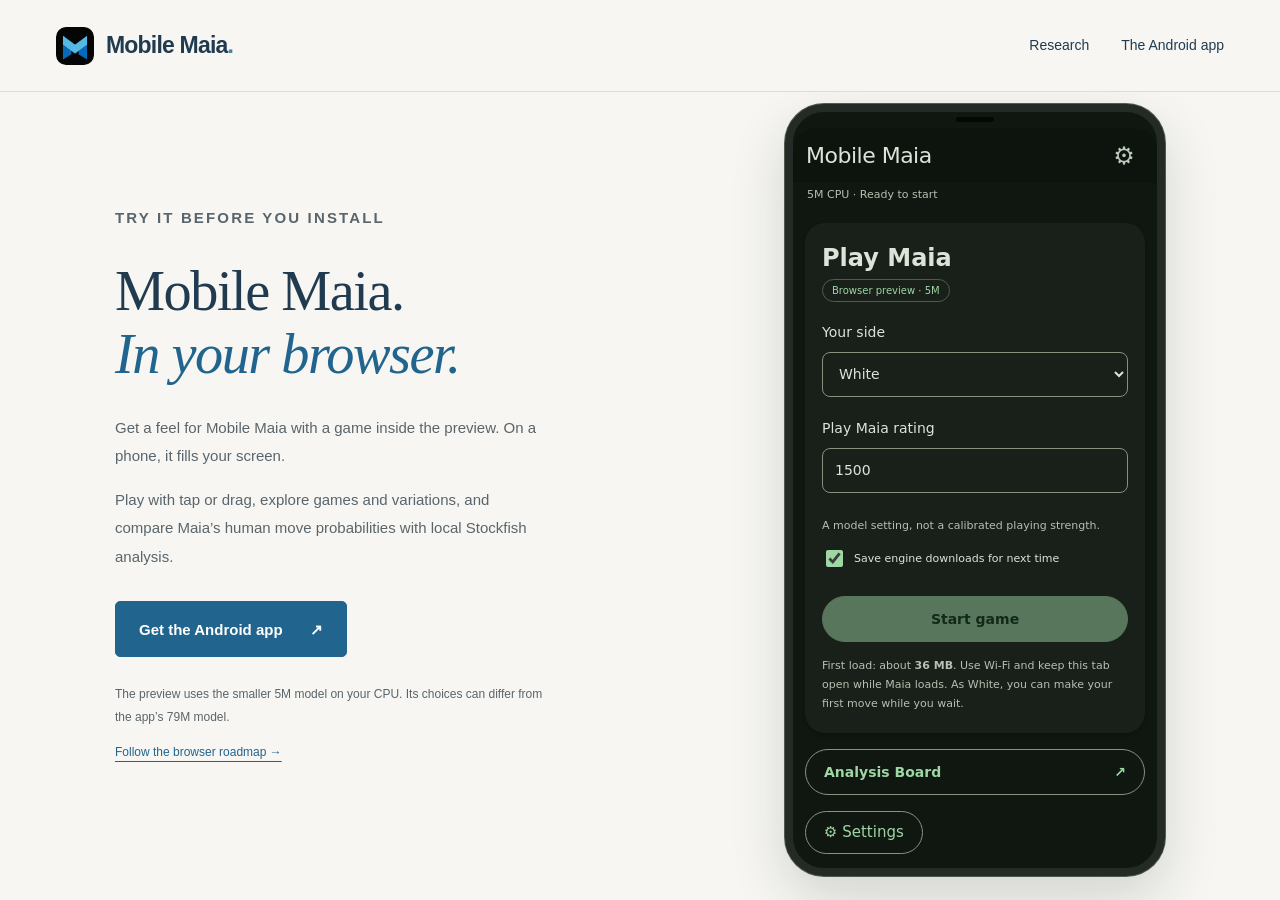
==== commit e217a925: "Bring Lichess board interaction and local analysis to browser play" ====
--- a/site/play/index.html
+++ b/site/play/index.html
@@ -6,7 +6,8 @@
   <meta name="description" content="Try Mobile Maia in a phone-style browser preview, with local Maia-3 5M CPU play.">
   <meta name="theme-color" content="#101610"><link rel="canonical" href="https://mobilemaia.org/play/">
   <link rel="icon" href="../assets/icon.png"><link rel="stylesheet" href="../styles.css?v=20261026">
-  <link rel="stylesheet" href="play.css?v=20261027-shell1"><script type="module" src="play.mjs?v=20261027-shell1"></script>
+  <link rel="stylesheet" href="vendor/chessground/base.css"><link rel="stylesheet" href="vendor/chessground/brown.css">
+  <link rel="stylesheet" href="play.css?v=20261027-study1"><script type="module" src="play.mjs?v=20261027-study1"></script>
 </head>
 <body>
 <a class="skip-link" href="#main">Skip to preview</a>
@@ -15,7 +16,7 @@
   <section class="trial-intro" aria-labelledby="trial-title">
     <p class="eyebrow">TRY IT BEFORE YOU INSTALL</p><h1 id="trial-title">Mobile Maia.<br><em>In your browser.</em></h1>
     <p>Get a feel for Mobile Maia with a game inside the preview. On a phone, it fills your screen.</p>
-    <p>The browser edition is growing in stages. Today you can play, choose your side and rating, take back moves, and save a PGN.</p>
+    <p>Play with tap or drag, explore games and variations, and compare Maia’s human move probabilities with local Stockfish analysis.</p>
     <a class="button" href="../index.html#download">Get the Android app <span aria-hidden="true">↗</span></a>
     <p class="trial-note">The preview uses the smaller 5M model on your CPU. Its choices can differ from the app’s 79M model. <a href="https://github.com/Dash1971/mobilemaia.org/blob/main/docs/browser-app-roadmap.md">Follow the browser roadmap →</a></p>
   </section>
@@ -28,13 +29,16 @@
         <section id="view-home" class="app-view" aria-label="Home">
           <form id="setup" class="setup-panel">
             <h2>Play Maia</h2><p class="preview-chip">Browser preview · 5M</p>
-            <div class="setup-grid"><label for="side">Your side</label><select id="side"><option value="w">White</option><option value="b">Black</option></select><label for="rating">Play Maia rating</label><select id="rating"><option value="1000">1000</option><option value="1600" selected>1600</option><option value="2200">2200</option><option value="2600">2600</option></select></div>
+            <div class="setup-grid"><label for="side">Your side</label><select id="side"><option value="w">White</option><option value="b">Black</option><option value="random">Random</option></select><label for="rating">Play Maia rating</label><input id="rating" type="number" min="600" max="2600" step="1" value="1500" required></div>
             <p class="setting-note">A model setting, not a calibrated playing strength.</p>
+            <p id="custom-position" class="setting-note" hidden>Your next game starts from the selected analysis position. <button id="reset-position" class="text-button" type="button">Use standard start</button></p>
             <label class="save-choice"><input id="keep" type="checkbox" checked> Save engine downloads for next time</label>
             <button id="start" class="button start-game" type="submit" disabled>Start game</button>
             <button id="resume" class="button button-outline resume-game" type="button" hidden>Return to game</button>
             <p class="download-note">First load: about <strong>36 MB</strong>. Use Wi-Fi and keep this tab open while Maia loads. As White, you can make your first move while you wait.</p>
           </form>
+          <button id="open-analysis" class="analysis-home button button-outline" type="button">Analysis Board <span aria-hidden="true">↗</span></button>
+          <p class="setting-note analysis-download-note">Explore both sides. Maia probabilities and Stockfish lines run locally. First analysis adds a 1.9 MB Stockfish download.</p>
           <p class="home-note">Free. Local play. No account.<br>More app features will be added in small increments.</p>
           <noscript><p>This preview needs JavaScript. <a href="../research/">Read the research</a> without it.</p></noscript>
         </section>
@@ -42,17 +46,35 @@
           <section class="move-panel" aria-labelledby="moves-title"><h2 id="moves-title" class="visually-hidden">Moves</h2><ol id="moves" class="moves" aria-label="Move list"></ol><p id="empty-moves" class="setting-note">Your game will appear here.</p></section>
           <section class="board-column" aria-label="Your game">
             <div class="player-line"><strong id="opponent">Maia 5M</strong><span id="opponent-color">Black</span></div>
-            <div id="board" class="board" role="group" aria-label="Chessboard. Tap a piece, then a destination. Keyboard: arrow keys to move focus, Enter to select."></div>
-            <div class="player-line"><strong>You</strong><span id="human-color">White</span></div>
+            <div id="board" class="board" role="group" aria-label="Chessboard. Tap or drag a piece to a legal destination. Keyboard: arrow keys to move focus, Enter to select, Escape to cancel."></div>
+            <div class="player-line"><strong id="player-bottom">You</strong><span id="human-color">White</span></div>
             <p id="game-status" class="game-status" role="status" aria-live="polite">Choose your side, then start a game.</p>
-            <div class="game-actions"><button id="undo" class="button button-outline button-small" type="button" disabled>Take back</button><button id="pgn" class="text-button" type="button" disabled>Save PGN</button></div><p id="last-move" class="last-move"></p>
+            <nav class="position-nav" aria-label="Game positions"><button id="game-first" type="button" aria-label="First position">|←</button><button id="game-previous" type="button" aria-label="Previous position">←</button><button id="game-next" type="button" aria-label="Next position">→</button><button id="game-last" type="button" aria-label="Return to live position">→|</button><button id="game-flip" type="button" aria-label="Flip game board">⇅</button></nav>
+            <div class="game-actions"><button id="undo" class="button button-outline button-small" type="button" disabled>Take back</button><button id="analyse-game" class="text-button" type="button">Analyse game</button><button id="pgn" class="text-button" type="button" disabled>Save PGN</button></div><p id="last-move" class="last-move"></p>
+            <button id="cancel-premove" class="text-button" type="button" hidden>Cancel premove</button>
+            <p class="board-help">Tap or drag. Legal destinations appear when you select a piece.</p>
           </section>
+        </section>
+        <section id="view-analysis" class="app-view" aria-label="Analysis Board" hidden>
+          <div class="analysis-heading"><span id="analysis-turn" role="status">White to move</span><button id="analysis-flip" class="text-button" type="button">Flip board ⇅</button></div>
+          <div class="analysis-overview" aria-label="Engine summary"><span id="analysis-summary-maia">Maia · waiting</span><span id="analysis-summary-sf">Stockfish · waiting</span><button id="analysis-show-lines" class="text-button" type="button">Engine lines ↓</button></div>
+          <div id="analysis-board" class="board" role="group" aria-label="Analysis chessboard. Play either side with tap or drag. Arrow keys move focus, Enter selects, Escape cancels."></div>
+          <nav class="position-nav" aria-label="Analysis positions"><button id="analysis-first" type="button" aria-label="First analysis position">|←</button><button id="analysis-previous" type="button" aria-label="Previous analysis position">←</button><span id="analysis-position">Starting position</span><button id="analysis-next" type="button" aria-label="Next analysis position">→</button><button id="analysis-last" type="button" aria-label="Last position in this line">→|</button></nav>
+          <details class="study-tree" open><summary>Moves &amp; variations</summary><div id="analysis-tree" class="analysis-tree" aria-label="Study moves and variations"></div><p id="analysis-comment" class="setting-note"></p></details>
+          <div class="analysis-controls"><label for="analysis-rating">Maia rating</label><input id="analysis-rating" type="number" min="600" max="2600" step="1" value="1500" required><button id="analysis-toggle" class="text-button" type="button">Pause engines</button><button id="analysis-retry" class="text-button" type="button">Retry</button></div>
+          <section class="analysis-engine" aria-labelledby="maia-heading"><h3 id="maia-heading"><span class="engine-dot maia-dot" aria-hidden="true"></span>Maia 5M · human choices</h3><p id="maia-status" class="engine-status" role="status">Waiting for a position</p><div id="maia-lines"></div><p class="setting-note">Top five legal moves. Raw probabilities for the side to move, before sampling settings; not best-move scores.</p></section>
+          <section class="analysis-engine" aria-labelledby="sf-heading"><h3 id="sf-heading"><span class="engine-dot sf-dot" aria-hidden="true"></span>Stockfish 19 Lite</h3><p id="sf-status" class="engine-status" role="status">Waiting for a position</p><div id="sf-lines"></div><p class="setting-note">Two lines, depth 12 or 0.6 seconds. Scores favour White when positive; M means mate. This smaller, single-threaded engine differs from Android’s full Stockfish. Tap a line to explore its first move.</p></section>
+          <div class="study-actions"><button id="analysis-continue" class="button" type="button">Continue from here</button><button id="analysis-export" class="text-button" type="button">Save study PGN</button><button id="analysis-reset" class="text-button" type="button">New analysis</button></div>
+          <details class="engine-details"><summary>Import PGN or FEN</summary><form id="analysis-import-form"><label for="analysis-format">Format</label><select id="analysis-format"><option value="pgn">PGN game</option><option value="fen">FEN position</option></select><label for="analysis-source">Paste game or position</label><textarea id="analysis-source" rows="5" spellcheck="false"></textarea><button class="button button-outline" type="submit">Load position / game</button><label class="file-label" for="analysis-file">Or choose a PGN file</label><input id="analysis-file" type="file" accept=".pgn,application/x-chess-pgn,text/plain"></form><p id="analysis-import-status" role="status"></p></details>
+          <details class="engine-details"><summary>Current FEN</summary><label class="visually-hidden" for="analysis-fen">Current position FEN</label><textarea id="analysis-fen" rows="3" readonly spellcheck="false"></textarea><button id="analysis-copy-fen" class="text-button" type="button">Copy FEN</button><p id="analysis-fen-status" role="status"></p></details>
+          <p class="setting-note">Playing an alternative creates a variation and keeps the original moves. This study stays in this tab: save its PGN before leaving. Position editor, second Maia rating, and full game review are later increments.</p>
         </section>
         <section id="view-settings" class="app-view settings-view" aria-labelledby="settings-title" hidden>
           <h2 id="settings-title" class="visually-hidden">Settings</h2>
-          <section class="settings-card"><h3>Engine</h3><p><strong>Maia 5M · CPU</strong><br>The small model keeps the browser download manageable. The full 79M model is planned as an optional download.</p><p>Side and rating are chosen on Home for your next game. The loaded engine stays ready while you move between these screens.</p></section>
+          <section class="settings-card"><h3>Board</h3><label class="save-choice"><input id="board-coordinates" type="checkbox" checked> Board coordinates</label><label class="save-choice"><input id="legal-hints" type="checkbox" checked> Legal-move destinations</label><label class="save-choice"><input id="last-highlight" type="checkbox" checked> Last-move highlight</label><label class="save-choice"><input id="board-animation" type="checkbox" checked> Piece animation</label><p>Tap or drag pieces. Arrow keys, Enter and Escape also work on both boards. One premove can be queued while Maia thinks; it runs only if legal. Board choices apply for this tab.</p></section>
+          <section class="settings-card"><h3>Engine</h3><p><strong>Maia 5M · CPU</strong><br>The small model keeps the browser download manageable. The full 79M model is planned as an optional download.</p><p>Play side and rating are chosen on Home for your next game. Analysis has its own rating. One Maia session is shared; opening analysis pauses Maia’s reply in the game. Returning resumes it.</p></section>
           <details class="engine-details"><summary>Engine &amp; startup details</summary><p id="engine-status">No model download begins until you start a game.</p><p id="metrics">No engine has loaded yet.</p><div class="detail-actions"><button id="diagnostics" class="text-button" type="button" disabled>Save startup report</button><button id="release" class="text-button" type="button" disabled>Stop engine</button><button id="clear" class="text-button" type="button">Clear saved engine downloads</button></div><p>Downloads run in parallel and are verified by SHA-256. One session is reused between moves and games, with no benchmark warm-up runs. Play uses current-board input and full legal-move sampling.</p><details><summary>Full startup report</summary><pre id="startup-json">No engine has loaded yet.</pre></details><p id="storage-status" role="status"></p></details>
-          <section class="settings-card"><h3>About this preview</h3><p>Today’s preview covers play. Saved games, analysis, review and more settings are planned in the <a href="https://github.com/Dash1971/mobilemaia.org/blob/main/docs/browser-app-roadmap.md">browser roadmap</a>. Electronic-board support is outside the web scope.</p><p>Your game stays in this tab’s memory. Save a PGN before leaving. There are no accounts, analytics, clocks or automatic uploads. Initial engine downloads contact GitHub and jsDelivr. Saved downloads use the benchmark’s dedicated cache.</p><p><a href="../index.html#download">Get the Android app ↗</a></p></section>
+          <section class="settings-card"><h3>About this preview</h3><p>Play and position analysis are available now. Saved games, full game review and more settings are planned in the <a href="https://github.com/Dash1971/mobilemaia.org/blob/main/docs/browser-app-roadmap.md">browser roadmap</a>. Electronic-board support is outside the web scope.</p><p>Your game and study stay in this tab’s memory. Save a PGN before leaving. There are no accounts, analytics, clocks or automatic uploads. Initial engine downloads contact GitHub, jsDelivr and unpkg. Saved downloads use the benchmark’s dedicated cache.</p><p><a href="../index.html#download">Get the Android app ↗</a></p></section>
           <p class="play-notes"><a href="../">Project website</a> · <a href="../about.html#browser-play">Privacy &amp; credits</a> · <a href="../lab/inference/">Benchmark</a> · <a href="assets.json">Asset provenance</a> · <a href="vendor/chess-LICENSE">Chess rules licence</a> · <a href="vendor/pieces-COPYING.md">Piece attribution</a> · <a href="vendor/GPL-2.0.txt">Piece licence</a></p>
         </section>
       </div>
--- a/site/play/vendor/chessground/base.css
+++ b/site/play/vendor/chessground/base.css
@@ -0,0 +1,236 @@
+.cg-wrap {
+  box-sizing: content-box;
+  position: relative;
+  display: block;
+}
+
+cg-container {
+  position: absolute;
+  width: 100%;
+  height: 100%;
+  display: block;
+  top: 0;
+}
+
+cg-board {
+  position: absolute;
+  top: 0;
+  left: 0;
+  width: 100%;
+  height: 100%;
+  -webkit-user-select: none;
+  -moz-user-select: none;
+  -ms-user-select: none;
+  user-select: none;
+  line-height: 0;
+  background-size: cover;
+}
+
+.cg-wrap.manipulable cg-board {
+  cursor: pointer;
+}
+
+cg-board square {
+  position: absolute;
+  top: 0;
+  left: 0;
+  width: 12.5%;
+  height: 12.5%;
+  pointer-events: none;
+}
+
+cg-board square.move-dest {
+  pointer-events: auto;
+}
+
+cg-board square.last-move {
+  will-change: transform;
+}
+
+.cg-wrap piece {
+  position: absolute;
+  top: 0;
+  left: 0;
+  width: 12.5%;
+  height: 12.5%;
+  background-size: cover;
+  z-index: 2;
+  will-change: transform;
+  pointer-events: none;
+}
+
+cg-board piece.dragging {
+  cursor: move;
+  /* !important to override z-index from 3D piece inline style */
+  z-index: 11 !important;
+}
+
+piece.anim {
+  z-index: 8;
+}
+
+piece.fading {
+  z-index: 1;
+  opacity: 0.5;
+}
+
+.cg-wrap piece.ghost {
+  opacity: 0.3;
+}
+
+.cg-wrap piece svg {
+  overflow: hidden;
+  position: relative;
+  top: 0px;
+  left: 0px;
+  width: 100%;
+  height: 100%;
+  pointer-events: none;
+  z-index: 2;
+  opacity: 0.6;
+}
+
+.cg-wrap cg-auto-pieces,
+.cg-wrap .cg-shapes,
+.cg-wrap .cg-custom-svgs,
+.cg-wrap .cg-shapes-below,
+.cg-wrap .cg-custom-below {
+  overflow: visible;
+  position: absolute;
+  top: 0px;
+  left: 0px;
+  width: 100%;
+  height: 100%;
+  pointer-events: none;
+}
+
+.cg-wrap cg-auto-pieces {
+  z-index: 2;
+}
+
+.cg-wrap cg-auto-pieces piece {
+  opacity: 0.3;
+}
+
+.cg-wrap .cg-shapes {
+  overflow: hidden;
+  opacity: 0.6;
+  z-index: 2;
+}
+
+.cg-wrap .cg-shapes-below {
+  overflow: hidden;
+  z-index: 1;
+}
+
+.cg-wrap .cg-custom-below {
+  z-index: 1;
+}
+
+.cg-wrap .cg-custom-svgs {
+  /* over piece.anim = 8, but under piece.dragging = 11 */
+  z-index: 9;
+}
+
+.cg-wrap .cg-custom-svgs svg,
+.cg-wrap .cg-custom-below svg {
+  overflow: visible;
+}
+
+.cg-wrap coords {
+  position: absolute;
+  display: flex;
+  pointer-events: none;
+  opacity: 0.8;
+  font-family: sans-serif;
+  font-size: 9px;
+}
+
+.cg-wrap coords.ranks {
+  left: 4px;
+  top: -20px;
+  flex-flow: column-reverse;
+  height: 100%;
+  width: 12px;
+}
+
+.cg-wrap coords.ranks.black {
+  flex-flow: column;
+}
+
+.cg-wrap coords.ranks.left {
+  left: -15px;
+  align-items: flex-end;
+}
+
+.cg-wrap coords.files {
+  bottom: -4px;
+  left: 24px;
+  flex-flow: row;
+  width: 100%;
+  height: 16px;
+  text-transform: uppercase;
+  text-align: center;
+}
+
+.cg-wrap coords.files.black {
+  flex-flow: row-reverse;
+}
+
+.cg-wrap coords coord {
+  flex: 1 1 auto;
+}
+
+.cg-wrap coords.ranks coord {
+  transform: translateY(39%);
+}
+
+.cg-wrap coords.squares {
+  bottom: 0;
+  left: 0;
+  text-transform: uppercase;
+  text-align: right;
+  flex-flow: column-reverse;
+  height: 100%;
+  width: 12.5%;
+}
+
+.cg-wrap coords.squares.black {
+  flex-flow: column;
+}
+
+.cg-wrap coords.squares.left {
+  text-align: left;
+}
+
+.cg-wrap coords.squares coord {
+  padding: 6% 4%;
+}
+
+.cg-wrap coords.squares.rank2 {
+  transform: translateX(100%);
+}
+
+.cg-wrap coords.squares.rank3 {
+  transform: translateX(200%);
+}
+
+.cg-wrap coords.squares.rank4 {
+  transform: translateX(300%);
+}
+
+.cg-wrap coords.squares.rank5 {
+  transform: translateX(400%);
+}
+
+.cg-wrap coords.squares.rank6 {
+  transform: translateX(500%);
+}
+
+.cg-wrap coords.squares.rank7 {
+  transform: translateX(600%);
+}
+
+.cg-wrap coords.squares.rank8 {
+  transform: translateX(700%);
+}
--- a/site/play/vendor/chessground/brown.css
+++ b/site/play/vendor/chessground/brown.css
@@ -0,0 +1,64 @@
+/** Colored board squares as an embedded SVG */
+cg-board {
+  background-color: #f0d9b5;
+  background-image: url('[data-uri]');
+}
+
+/** Interactive board square colors */
+cg-board square.move-dest {
+  background: radial-gradient(rgba(20, 85, 30, 0.5) 22%, #208530 0, rgba(0, 0, 0, 0.3) 0, rgba(0, 0, 0, 0) 0);
+}
+cg-board square.premove-dest {
+  background: radial-gradient(rgba(20, 30, 85, 0.5) 22%, #203085 0, rgba(0, 0, 0, 0.3) 0, rgba(0, 0, 0, 0) 0);
+}
+cg-board square.oc.move-dest {
+  background: radial-gradient(transparent 0%, transparent 80%, rgba(20, 85, 0, 0.3) 80%);
+}
+cg-board square.oc.premove-dest {
+  background: radial-gradient(transparent 0%, transparent 80%, rgba(20, 30, 85, 0.2) 80%);
+}
+cg-board square.move-dest:hover,
+cg-board square.move-dest.hover {
+  background: rgba(20, 85, 30, 0.3);
+}
+cg-board square.premove-dest:hover,
+cg-board square.premove-dest.hover {
+  background: rgba(20, 30, 85, 0.2);
+}
+cg-board square.last-move {
+  background-color: rgba(155, 199, 0, 0.41);
+}
+cg-board square.selected {
+  background-color: rgba(20, 85, 30, 0.5);
+}
+cg-board square.check {
+  background: radial-gradient(
+    ellipse at center,
+    rgba(255, 0, 0, 1) 0%,
+    rgba(231, 0, 0, 1) 25%,
+    rgba(169, 0, 0, 0) 89%,
+    rgba(158, 0, 0, 0) 100%
+  );
+}
+cg-board square.current-premove {
+  background-color: rgba(20, 30, 85, 0.5);
+}
+
+/** Alternating colors in rank/file/square labels */
+.orientation-white .ranks :nth-child(odd),
+.orientation-white .files :nth-child(even),
+.orientation-black .ranks :nth-child(even),
+.orientation-black .files :nth-child(odd),
+coords.squares:nth-of-type(odd) :nth-child(even),
+coords.squares:nth-of-type(even) :nth-child(odd) {
+  color: rgba(72, 72, 72, 0.8);
+}
+
+.orientation-white .ranks :nth-child(even),
+.orientation-white .files :nth-child(odd),
+.orientation-black .ranks :nth-child(odd),
+.orientation-black .files :nth-child(even),
+coords.squares:nth-of-type(odd) :nth-child(odd),
+coords.squares:nth-of-type(even) :nth-child(even) {
+  color: rgba(255, 255, 255, 0.8);
+}
--- a/site/play/play.css
+++ b/site/play/play.css
@@ -1,5 +1,14 @@
 /* SPDX-License-Identifier: AGPL-3.0-only */
-.play-page [hidden]{display:none!important}.play-page{max-width:1050px;display:grid;grid-template-columns:minmax(0,1fr) 380px;gap:85px;align-items:center;padding-block:12px 12px}.trial-intro h1{font:normal clamp(40px,4.4vw,60px)/1.12 var(--serif);letter-spacing:-1.5px;margin:20px 0 28px}.trial-intro h1 em{color:var(--blue);font-weight:400}.trial-intro>p{font-size:15px;line-height:1.9;max-width:430px;color:var(--muted)}.trial-intro .button{margin-top:15px}.trial-intro .trial-note{font-size:12px;margin-top:26px}.trial-note a{display:block;color:var(--blue);margin-top:12px}.phone-shell{width:380px;height:clamp(620px,calc(100dvh - 128px),850px);border:8px solid #242a25;border-radius:39px;padding-top:16px;background:#101610;box-shadow:0 22px 55px #14271c29,0 0 0 1px #546153;position:relative;overflow:hidden;color:#dce4d9;--app-bg:#101610;--app-surface:#191f19;--app-primary:#9ed6a4;--app-muted:#b4c0b1;--app-line:#667460;--ink:#dce4d9;--muted:#b4c0b1;--blue:#9ed6a4;--line:#3c493a;font:14px/1.5 system-ui,-apple-system,BlinkMacSystemFont,"Segoe UI",sans-serif}.phone-camera{position:absolute;top:5px;left:calc(50% - 19px);width:38px;height:5px;border-radius:5px;background:#030803}.app-screen{display:flex;flex-direction:column;height:100%;min-height:0;overflow:hidden;border-radius:23px}.app-bar{display:flex;align-items:center;gap:9px;flex-shrink:0;min-height:55px;padding:5px 13px;background:#0d140e}.app-bar span{font-size:22px;flex:1;letter-spacing:-.5px}.icon-button{display:flex;align-items:center;justify-content:center;width:40px;height:40px;font:24px/1 system-ui;border:0;background:transparent;color:#bbc8b8;cursor:pointer;border-radius:50%;padding:0}.icon-button:hover{background:#263429}.app-engine{font-size:11px;flex-shrink:0;padding:4px 14px 7px;color:var(--app-muted);display:flex;gap:8px;align-items:center;flex-wrap:wrap}.app-engine progress{flex-basis:100%;width:100%;height:4px;accent-color:var(--app-primary);margin:0}.retry-button{border:1px solid var(--app-primary);border-radius:15px;padding:3px 10px;font:inherit;background:transparent;color:var(--app-primary);cursor:pointer}.app-content{flex:1;min-height:0;overflow:auto;overscroll-behavior:contain;scrollbar-width:thin;scrollbar-color:#475544 transparent}.app-view{padding:12px}.phone-shell h2,.phone-shell h3{font-family:inherit}.app-view h2{font-size:24px;line-height:1.3;font-weight:600;letter-spacing:0;margin:0 0 18px}.setup-panel{padding:20px 17px;border-radius:20px;background:var(--app-surface);box-shadow:0 2px 4px #0003}.setup-panel h2{margin-bottom:5px}.preview-chip{display:inline-block;margin:0 0 20px;font-size:10px;padding:3px 9px;border:1px solid #4a6049;border-radius:20px;color:var(--app-primary)}.setup-grid{display:grid;grid-template-columns:1fr;gap:9px}.setup-grid label{font-size:14px}.setup-grid select{width:100%;min-height:45px;padding:9px 12px;margin-bottom:12px;background:var(--app-surface);color:var(--ink);border:1px solid #83917e;border-radius:8px;font:inherit}.setting-note,.download-note{font-size:11px;line-height:1.7;color:var(--app-muted);margin:12px 0}.save-choice{display:flex;align-items:center;gap:8px;font-size:11px;line-height:1.7}.save-choice input{accent-color:var(--app-primary);width:17px;height:17px;flex-shrink:0}.phone-shell .button{background:var(--app-primary);color:#0a3515;border:1px solid var(--app-primary);border-radius:25px;font:600 14px/1.3 system-ui;min-height:46px;padding:11px 18px;box-shadow:none;transform:none}.phone-shell .button-outline{background:transparent;color:var(--app-primary);border-color:#87937f}.phone-shell .button:hover{background:#b3e5b7;transform:none}.phone-shell .button-outline:hover{background:#27382b}.start-game,.resume-game{width:100%;margin-top:17px}.resume-game{margin-top:11px}.download-note{margin:15px 0 0}.home-note{text-align:center;font-size:11px;line-height:1.9;color:var(--app-muted);margin:18px 0}.app-footer{flex-shrink:0;padding:9px 12px 14px}.app-footer .button{min-height:42px;font-weight:400;font-size:15px}.app-view#view-game{padding:0 10px 9px}.player-line{display:flex;justify-content:space-between;align-items:center;font-size:11px;min-height:30px;color:var(--app-muted);gap:8px}.player-line strong{color:var(--ink);font-weight:600}.board{display:grid;grid-template-columns:repeat(8,1fr);aspect-ratio:1;width:100%;border:1px solid #806648;touch-action:manipulation}.square{position:relative;display:flex;align-items:center;justify-content:center;aspect-ratio:1;min-width:0;padding:0;border:0;border-radius:0;background:#f0d9b5;cursor:pointer;-webkit-tap-highlight-color:transparent}.square.dark{background:#b58863}.square img{width:91%;height:91%;pointer-events:none;user-select:none}.square.last{background:#cdd27a}.square.dark.last{background:#a5ad55}.square.selected{box-shadow:inset 0 0 0 3px #284d35}.square:focus-visible{outline:3px solid #153f59;outline-offset:-3px;z-index:1}.square.legal:after{content:"";position:absolute;width:24%;height:24%;border-radius:100%;background:#163b4866;pointer-events:none}.square.legal.occupied:after{width:87%;height:87%;border:4px solid #163b4870;background:transparent}.square.checked{background:#dd8580}.coordinate{position:absolute;font:600 9px/1 system-ui;color:#65462c;pointer-events:none}.dark .coordinate{color:#fff0d7}.file-coordinate{right:2px;bottom:2px}.rank-coordinate{left:2px;top:2px}.game-status{font-size:13px;min-height:1.5em;margin:10px 0}.game-actions{display:flex;align-items:center;justify-content:space-between;gap:12px}.phone-shell .game-actions .button{min-height:38px;font-size:12px;padding:8px 15px}.text-button{border:0;background:none;color:var(--blue);font:inherit;font-size:12px;text-decoration:underline;text-underline-offset:3px;cursor:pointer;padding:9px 0;min-height:38px}.last-move{font-size:10px;color:var(--app-muted);margin:7px 0 0}.move-panel{padding-top:2px}.moves{display:flex;gap:15px;overflow:auto;scrollbar-width:thin;list-style:none;margin:0;padding:4px 0;min-height:27px;line-height:1.6;font-size:11px}.moves li{white-space:pre;flex-shrink:0}.move-panel .setting-note{margin:0;font-size:11px;min-height:27px}.settings-view h2{margin-top:3px}.settings-card{padding:16px;background:var(--app-surface);border-radius:15px;margin-bottom:15px}.settings-card h3{font-size:15px;margin:0 0 9px;color:var(--app-primary)}.settings-card p,.engine-details p{font-size:12px;line-height:1.8;margin:8px 0}.settings-view a{color:var(--app-primary)}.engine-details{font-size:12px;border:1px solid #42523e;border-radius:14px;padding:15px;margin:15px 0}.engine-details summary{cursor:pointer;color:var(--app-primary);font-size:13px;font-weight:600}.detail-actions{display:flex;flex-direction:column;align-items:flex-start;gap:4px}.engine-details pre{max-height:260px;overflow:auto;white-space:pre-wrap;overflow-wrap:anywhere;background:#080e08;padding:10px;font-size:10px;line-height:1.7}.play-notes{font-size:11px;line-height:2;color:var(--app-muted);padding:2px 5px 15px}.phone-shell button:disabled{opacity:.48;cursor:not-allowed;transform:none}.phone-shell :is(select,input,.text-button,.button,.icon-button):focus-visible{outline:3px solid var(--app-primary);outline-offset:2px}.visually-hidden{position:absolute!important;width:1px;height:1px;padding:0!important;margin:-1px!important;overflow:hidden;clip:rect(0,0,0,0);white-space:nowrap;border:0}dialog{position:fixed;margin:0;left:50%;top:50%;transform:translate(-50%,-50%);width:min(320px,calc(100vw - 24px));border:1px solid #62765e;border-radius:18px;padding:23px;color:#dce4d9;background:#171f17;max-width:95vw}dialog::backdrop{background:#09140caa}dialog h2{font:600 22px/1.3 system-ui}.promotion-options{display:flex;gap:8px}.promotion-options button{width:54px;height:54px;border:1px solid #73826a;background:#f0d9b5;border-radius:4px;cursor:pointer}.promotion-options img{width:100%;height:100%}dialog .text-button{color:#9ed6a4}
+.play-page [hidden]{display:none!important}.play-page{max-width:1050px;display:grid;grid-template-columns:minmax(0,1fr) 380px;gap:85px;align-items:center;padding-block:12px 12px}.trial-intro h1{font:normal clamp(40px,4.4vw,60px)/1.12 var(--serif);letter-spacing:-1.5px;margin:20px 0 28px}.trial-intro h1 em{color:var(--blue);font-weight:400}.trial-intro>p{font-size:15px;line-height:1.9;max-width:430px;color:var(--muted)}.trial-intro .button{margin-top:15px}.trial-intro .trial-note{font-size:12px;margin-top:26px}.trial-note a{display:block;color:var(--blue);margin-top:12px}.phone-shell{width:380px;height:clamp(620px,calc(100dvh - 128px),850px);border:8px solid #242a25;border-radius:39px;padding-top:16px;background:#101610;box-shadow:0 22px 55px #14271c29,0 0 0 1px #546153;position:relative;overflow:hidden;color:#dce4d9;--app-bg:#101610;--app-surface:#191f19;--app-primary:#9ed6a4;--app-muted:#b4c0b1;--app-line:#667460;--ink:#dce4d9;--muted:#b4c0b1;--blue:#9ed6a4;--line:#3c493a;font:14px/1.5 system-ui,-apple-system,BlinkMacSystemFont,"Segoe UI",sans-serif}.phone-camera{position:absolute;top:5px;left:calc(50% - 19px);width:38px;height:5px;border-radius:5px;background:#030803}.app-screen{display:flex;flex-direction:column;height:100%;min-height:0;overflow:hidden;border-radius:23px}.app-bar{display:flex;align-items:center;gap:9px;flex-shrink:0;min-height:55px;padding:5px 13px;background:#0d140e}.app-bar span{font-size:22px;flex:1;letter-spacing:-.5px}.icon-button{display:flex;align-items:center;justify-content:center;width:40px;height:40px;font:24px/1 system-ui;border:0;background:transparent;color:#bbc8b8;cursor:pointer;border-radius:50%;padding:0}.icon-button:hover{background:#263429}.app-engine{font-size:11px;flex-shrink:0;padding:4px 14px 7px;color:var(--app-muted);display:flex;gap:8px;align-items:center;flex-wrap:wrap}.app-engine progress{flex-basis:100%;width:100%;height:4px;accent-color:var(--app-primary);margin:0}.retry-button{border:1px solid var(--app-primary);border-radius:15px;padding:3px 10px;font:inherit;background:transparent;color:var(--app-primary);cursor:pointer}.app-content{flex:1;min-height:0;overflow:auto;overscroll-behavior:contain;scrollbar-width:thin;scrollbar-color:#475544 transparent}.app-view{padding:12px}.phone-shell h2,.phone-shell h3{font-family:inherit}.app-view h2{font-size:24px;line-height:1.3;font-weight:600;letter-spacing:0;margin:0 0 18px}.setup-panel{padding:20px 17px;border-radius:20px;background:var(--app-surface);box-shadow:0 2px 4px #0003}.setup-panel h2{margin-bottom:5px}.preview-chip{display:inline-block;margin:0 0 20px;font-size:10px;padding:3px 9px;border:1px solid #4a6049;border-radius:20px;color:var(--app-primary)}.setup-grid{display:grid;grid-template-columns:1fr;gap:9px}.setup-grid label{font-size:14px}.setup-grid select{width:100%;min-height:45px;padding:9px 12px;margin-bottom:12px;background:var(--app-surface);color:var(--ink);border:1px solid #83917e;border-radius:8px;font:inherit}.setting-note,.download-note{font-size:11px;line-height:1.7;color:var(--app-muted);margin:12px 0}.save-choice{display:flex;align-items:center;gap:8px;font-size:11px;line-height:1.7}.save-choice input{accent-color:var(--app-primary);width:17px;height:17px;flex-shrink:0}.phone-shell .button{background:var(--app-primary);color:#0a3515;border:1px solid var(--app-primary);border-radius:25px;font:600 14px/1.3 system-ui;min-height:46px;padding:11px 18px;box-shadow:none;transform:none}.phone-shell .button-outline{background:transparent;color:var(--app-primary);border-color:#87937f}.phone-shell .button:hover{background:#b3e5b7;transform:none}.phone-shell .button-outline:hover{background:#27382b}.start-game,.resume-game{width:100%;margin-top:17px}.resume-game{margin-top:11px}.download-note{margin:15px 0 0}.home-note{text-align:center;font-size:11px;line-height:1.9;color:var(--app-muted);margin:18px 0}.app-footer{flex-shrink:0;padding:9px 12px 14px}.app-footer .button{min-height:42px;font-weight:400;font-size:15px}.app-view#view-game{padding:0 10px 9px}.player-line{display:flex;justify-content:space-between;align-items:center;font-size:11px;min-height:30px;color:var(--app-muted);gap:8px}.player-line strong{color:var(--ink);font-weight:600}.board{display:grid;grid-template-columns:repeat(8,1fr);aspect-ratio:1;width:100%;border:1px solid #806648;touch-action:manipulation}.game-status{font-size:13px;min-height:1.5em;margin:10px 0}.game-actions{display:flex;align-items:center;justify-content:space-between;gap:12px}.phone-shell .game-actions .button{min-height:38px;font-size:12px;padding:8px 15px}.text-button{border:0;background:none;color:var(--blue);font:inherit;font-size:12px;text-decoration:underline;text-underline-offset:3px;cursor:pointer;padding:9px 0;min-height:38px}.last-move{font-size:10px;color:var(--app-muted);margin:7px 0 0}.move-panel{padding-top:2px}.moves{display:flex;gap:15px;overflow:auto;scrollbar-width:thin;list-style:none;margin:0;padding:4px 0;min-height:27px;line-height:1.6;font-size:11px}.moves li{white-space:pre;flex-shrink:0}.move-panel .setting-note{margin:0;font-size:11px;min-height:27px}.settings-view h2{margin-top:3px}.settings-card{padding:16px;background:var(--app-surface);border-radius:15px;margin-bottom:15px}.settings-card h3{font-size:15px;margin:0 0 9px;color:var(--app-primary)}.settings-card p,.engine-details p{font-size:12px;line-height:1.8;margin:8px 0}.settings-view a{color:var(--app-primary)}.engine-details{font-size:12px;border:1px solid #42523e;border-radius:14px;padding:15px;margin:15px 0}.engine-details summary{cursor:pointer;color:var(--app-primary);font-size:13px;font-weight:600}.detail-actions{display:flex;flex-direction:column;align-items:flex-start;gap:4px}.engine-details pre{max-height:260px;overflow:auto;white-space:pre-wrap;overflow-wrap:anywhere;background:#080e08;padding:10px;font-size:10px;line-height:1.7}.play-notes{font-size:11px;line-height:2;color:var(--app-muted);padding:2px 5px 15px}.phone-shell button:disabled{opacity:.48;cursor:not-allowed;transform:none}.phone-shell :is(select,input,.text-button,.button,.icon-button):focus-visible{outline:3px solid var(--app-primary);outline-offset:2px}.visually-hidden{position:absolute!important;width:1px;height:1px;padding:0!important;margin:-1px!important;overflow:hidden;clip:rect(0,0,0,0);white-space:nowrap;border:0}dialog{position:fixed;margin:0;left:50%;top:50%;transform:translate(-50%,-50%);width:min(320px,calc(100vw - 24px));border:1px solid #62765e;border-radius:18px;padding:23px;color:#dce4d9;background:#171f17;max-width:95vw}dialog::backdrop{background:#09140caa}dialog h2{font:600 22px/1.3 system-ui}.promotion-options{display:flex;gap:8px}.promotion-options button{width:54px;height:54px;border:1px solid #73826a;background:#f0d9b5;border-radius:4px;cursor:pointer}.promotion-options img{width:100%;height:100%}dialog .text-button{color:#9ed6a4}
 @media(max-width:1000px) and (min-width:761px){.play-page{gap:35px;grid-template-columns:minmax(0,1fr) 360px}.phone-shell{width:360px}.trial-intro h1{font-size:42px}.trial-intro>p{font-size:14px}}
 @media(max-width:760px){html,body{background:#101610}.site-header{display:none}.play-page{display:block;width:100%;max-width:none;padding:0;margin:0;height:100dvh}.trial-intro{display:none}.phone-shell{width:100%;height:100dvh;min-height:0;border:0;border-radius:0;padding:0;box-shadow:none}.phone-camera{display:none}.app-screen{border-radius:0}.app-bar{padding-top:calc(5px + env(safe-area-inset-top));padding-inline:16px}.app-footer{padding-bottom:calc(12px + env(safe-area-inset-bottom))}.app-content{padding-bottom:env(safe-area-inset-bottom)}.app-view{padding:12px}.setup-panel{padding:21px}.app-view#view-game{padding-inline:10px}.board-column{max-width:540px;margin-inline:auto}.move-panel{max-width:540px;margin-inline:auto}.setup-panel{max-width:480px;margin-inline:auto}.phone-shell .button{min-height:46px}.game-status{font-size:14px}.player-line{font-size:12px}}
 @media(prefers-reduced-motion:reduce){*{scroll-behavior:auto!important}}
+/* Shared board interaction and study workspace. */
+.board{position:relative;touch-action:none;user-select:none;-webkit-user-select:none}.position-nav{display:flex;align-items:center;gap:3px;justify-content:space-between;border-block:1px solid #344330;margin:10px 0 7px;padding:3px 0}.position-nav button{background:transparent;border:0;color:var(--app-primary);font:19px/1 system-ui;min-height:38px;min-width:40px;border-radius:8px;cursor:pointer}.position-nav button:hover{background:#28382b}.position-nav span{font-size:11px;text-align:center;flex:1}.move-link{border:0;background:transparent;color:var(--app-muted);font:inherit;padding:4px 5px;border-radius:4px;cursor:pointer;min-height:30px}.move-link[aria-current=true],.tree-move[aria-current=true]{background:#34563b;color:#e8f5e5}.moves{gap:5px;min-height:32px}.moves li{display:flex;gap:2px}.analysis-home{display:flex;align-items:center;justify-content:space-between;width:100%;margin-top:16px;text-align:left}.analysis-download-note{padding:0 10px}.analysis-heading{display:flex;align-items:center;justify-content:space-between;gap:8px;font-size:12px;margin-top:-9px}.analysis-heading .text-button{font-size:11px}#view-analysis{padding:4px 10px 20px}#view-analysis .board{max-width:540px;margin-inline:auto}.study-tree{border-bottom:1px solid #344330;padding:4px 0 9px;font-size:12px}.study-tree summary{cursor:pointer;color:var(--app-muted);padding:4px 0}.analysis-tree{display:flex;flex-wrap:wrap;gap:4px;max-height:160px;overflow:auto;padding:7px 0;scrollbar-width:thin}.tree-move{background:transparent;color:var(--app-muted);border:0;border-radius:5px;padding:5px 8px;font:12px/1.5 system-ui;min-height:32px;cursor:pointer}.tree-move:hover{background:#28382b}.branch-label{flex-basis:100%;font-size:10px;color:#b6ceac;padding-left:8px;border-left:2px solid #56744e}.tree-move{margin-left:calc(var(--branch-depth,0) * 3px)}.analysis-controls{display:flex;align-items:center;gap:7px;flex-wrap:wrap;padding:8px 0 2px;font-size:11px}.analysis-controls input{width:73px;background:#192119;color:var(--ink);border:1px solid #667460;border-radius:6px;padding:8px 5px;font:inherit;min-height:36px}.analysis-controls .text-button{font-size:11px}.analysis-engine{padding:12px 0;border-bottom:1px solid #344330}.analysis-engine h3{font-size:13px;font-weight:600;margin:0 0 5px;display:flex;align-items:center;gap:7px}.engine-dot{width:8px;height:8px;border-radius:50%;display:inline-block}.maia-dot{background:#77c887}.sf-dot{background:#61a9ee}.engine-status{font-size:10px;color:var(--app-muted);margin:5px 0 8px}.engine-line{display:block;width:100%;text-align:left;background:#1b281d;border:1px solid #3a533a;color:#dce4d9;border-radius:7px;padding:8px 10px;margin:5px 0;font:12px/1.7 system-ui;white-space:pre-line;cursor:pointer;overflow-wrap:anywhere}.maia-line{background:linear-gradient(90deg,#2c4e30 var(--probability),#19241b var(--probability))}.sf-line{background:#142535;border-color:#36566c}.engine-line:hover{border-color:#9ed6a4}.study-actions{display:flex;flex-wrap:wrap;align-items:center;gap:6px 13px;margin:16px 0}.study-actions .button{width:100%}.study-actions .text-button{font-size:11px}.engine-details label{display:block;font-size:12px;margin:9px 0 6px}.engine-details :is(textarea,select){display:block;width:100%;background:#101810;color:var(--ink);border:1px solid #72826a;border-radius:7px;padding:8px;font:12px/1.6 system-ui}.engine-details textarea{resize:vertical;overflow-wrap:anywhere}.engine-details button[type=submit]{width:100%;margin-top:10px;font-size:12px}.engine-details input[type=file]{max-width:100%;font:11px system-ui;padding:8px 0}.file-label{color:var(--app-primary)}.phone-shell :is(.position-nav button,.engine-line,.move-link,.tree-move,textarea,input):focus-visible{outline:3px solid var(--app-primary);outline-offset:1px}.phone-shell .save-choice{margin-block:9px}@media(min-width:761px) and (max-height:850px){#view-game .board-column{max-width:290px;margin-inline:auto}#view-game .board-help{margin-bottom:0}.phone-shell .game-actions .button{padding-inline:10px}#view-game .game-actions{gap:7px}#view-game .game-actions .text-button{font-size:10px}}
+.analysis-overview{display:grid;grid-template-columns:minmax(0,1fr) auto;gap:3px 6px;align-items:center;font-size:10px;padding:0 0 7px;line-height:1.6}.analysis-overview span{overflow-wrap:anywhere}.analysis-overview span:first-child{color:#9ed6a4}.analysis-overview span:nth-child(2){color:#84bdf1;grid-row:2}.analysis-overview .text-button{font-size:10px;grid-row:1/3;grid-column:2;min-height:32px;padding:2px 0}
+.board>.cg-wrap{position:absolute;inset:0;width:100%;height:100%;box-sizing:border-box}.board cg-board{background-image:repeating-conic-gradient(#b58863 0% 25%,#f0d9b5 0% 50%);background-size:25% 25%}.board coords{font:600 9px/1 system-ui}.board coords.ranks{left:2px;right:auto}.board coords.files{bottom:1px}.keyboard-board{position:absolute;inset:0;display:grid;grid-template-columns:repeat(8,1fr);pointer-events:none;z-index:15}.keyboard-square{padding:0;margin:0;min-width:0;border:0;background:transparent;opacity:0;pointer-events:none}.keyboard-square:focus-visible{opacity:1;outline:3px solid #143e57;outline-offset:-3px;border-radius:0;background:#ffffff15}.board piece.white.pawn{background-image:url(pieces/wP.svg)}.board piece.white.knight{background-image:url(pieces/wN.svg)}.board piece.white.bishop{background-image:url(pieces/wB.svg)}.board piece.white.rook{background-image:url(pieces/wR.svg)}.board piece.white.queen{background-image:url(pieces/wQ.svg)}.board piece.white.king{background-image:url(pieces/wK.svg)}.board piece.black.pawn{background-image:url(pieces/bP.svg)}.board piece.black.knight{background-image:url(pieces/bN.svg)}.board piece.black.bishop{background-image:url(pieces/bB.svg)}.board piece.black.rook{background-image:url(pieces/bR.svg)}.board piece.black.queen{background-image:url(pieces/bQ.svg)}.board piece.black.king{background-image:url(pieces/bK.svg)}
+.board .cg-wrap coords.ranks.left{left:2px;top:0;width:10px;align-items:flex-start}.board .cg-wrap coords.ranks coord{transform:none;padding-top:2px}.board .cg-wrap coords.files{left:0;bottom:1px;height:12px;text-transform:none;text-align:right}.board .cg-wrap coords.files coord{padding-right:2px}
+.variation-group{display:block;flex-basis:100%;margin:3px 0 3px 10px;padding:3px 5px;border-left:2px solid #4a6047;background:#182319;border-radius:4px;font-size:11px}.variation-group .tree-move{font-size:11px;margin-left:0}.variation-group .variation-group{margin-left:7px}.analysis-tree .tree-move{margin-left:0}
+.setup-grid input{width:100%;min-height:45px;padding:9px 12px;margin-bottom:12px;background:var(--app-surface);color:var(--ink);border:1px solid #83917e;border-radius:8px;font:inherit}
+
+.board .cg-wrap coords .coord-light{color:#65462c}.board .cg-wrap coords .coord-dark{color:#fff0d7}
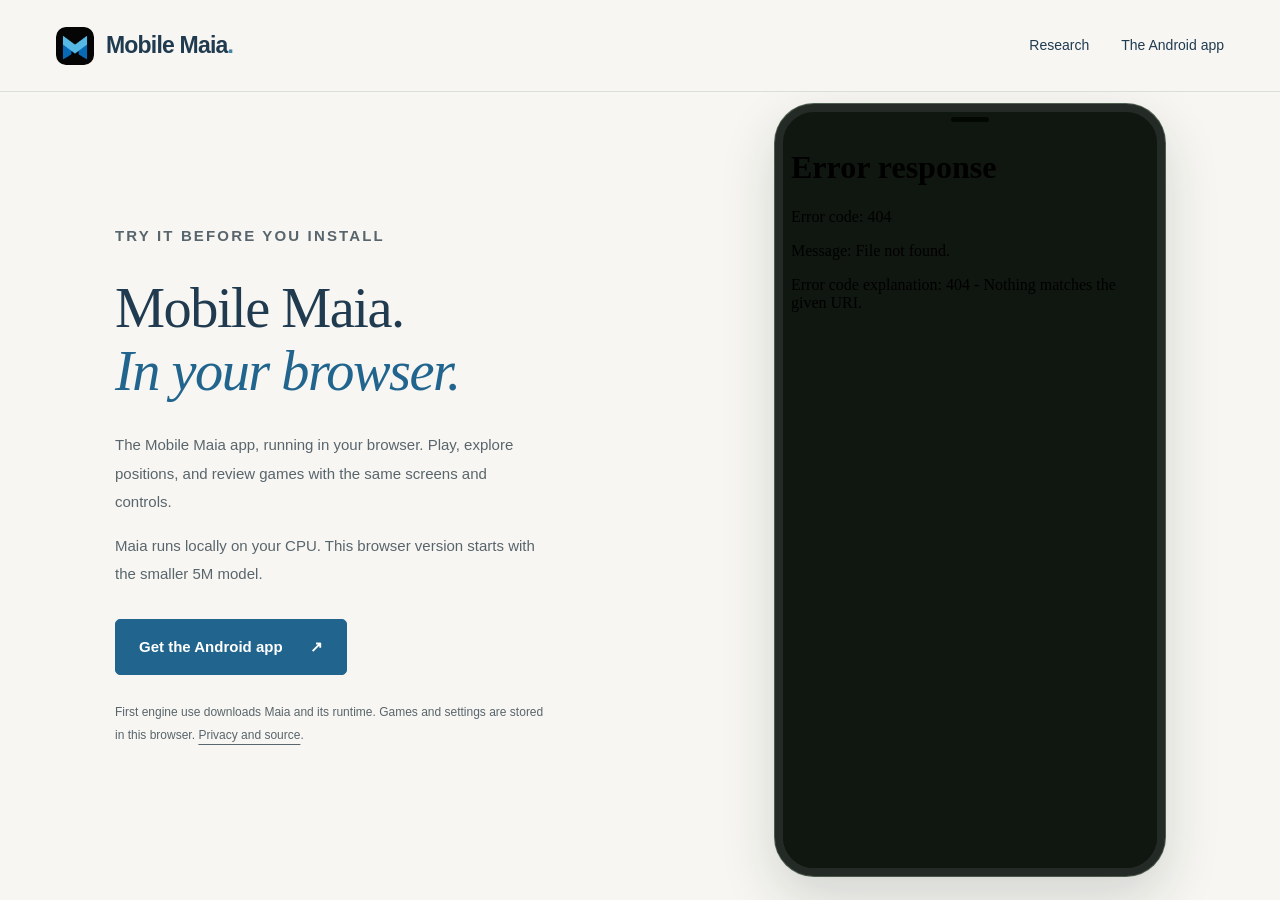
==== commit 52bc4c0d: "Run canonical Mobile Maia Flutter app in the browser" ====
--- a/site/play/index.html
+++ b/site/play/index.html
@@ -1,86 +1,17 @@
-<!doctype html>
+<!DOCTYPE html>
 <html lang="en">
 <head>
-  <meta charset="utf-8"><meta name="viewport" content="width=device-width, initial-scale=1, viewport-fit=cover">
-  <title>Try Mobile Maia — Browser preview</title>
-  <meta name="description" content="Try Mobile Maia in a phone-style browser preview, with local Maia-3 5M CPU play.">
-  <meta name="theme-color" content="#101610"><link rel="canonical" href="https://mobilemaia.org/play/">
-  <link rel="icon" href="../assets/icon.png"><link rel="stylesheet" href="../styles.css?v=20261026">
-  <link rel="stylesheet" href="vendor/chessground/base.css"><link rel="stylesheet" href="vendor/chessground/brown.css">
-  <link rel="stylesheet" href="play.css?v=20261027-study1"><script type="module" src="play.mjs?v=20261027-study1"></script>
+<meta charset="utf-8"><meta name="viewport" content="width=device-width,initial-scale=1,viewport-fit=cover">
+<meta name="mobile-maia-build" content="__BROWSER_BUILD__"><title>Mobile Maia — Try the app</title><meta name="description" content="Try Mobile Maia in your browser, using the app's own screens and local Maia inference.">
+<link rel="canonical" href="https://mobilemaia.org/play/"><link rel="icon" href="../assets/icon.png"><meta name="theme-color" content="#101610">
+<link rel="stylesheet" href="../styles.css?v=20261026"><link rel="stylesheet" href="host.css?v=20261027-native1">
+<script type="module" src="host.mjs?v=20261027-native1"></script>
 </head>
 <body>
-<a class="skip-link" href="#main">Skip to preview</a>
-<header class="site-header"><div class="container header-inner"><a class="brand" href="../"><img src="../assets/icon.png" alt="" width="38" height="38"><span>Mobile Maia<span class="brand-dot">.</span></span></a><nav aria-label="Main navigation"><a href="../research/">Research</a><a href="../">The Android app</a></nav></div></header>
-<main id="main" class="container play-page">
-  <section class="trial-intro" aria-labelledby="trial-title">
-    <p class="eyebrow">TRY IT BEFORE YOU INSTALL</p><h1 id="trial-title">Mobile Maia.<br><em>In your browser.</em></h1>
-    <p>Get a feel for Mobile Maia with a game inside the preview. On a phone, it fills your screen.</p>
-    <p>Play with tap or drag, explore games and variations, and compare Maia’s human move probabilities with local Stockfish analysis.</p>
-    <a class="button" href="../index.html#download">Get the Android app <span aria-hidden="true">↗</span></a>
-    <p class="trial-note">The preview uses the smaller 5M model on your CPU. Its choices can differ from the app’s 79M model. <a href="https://github.com/Dash1971/mobilemaia.org/blob/main/docs/browser-app-roadmap.md">Follow the browser roadmap →</a></p>
-  </section>
-  <section class="phone-shell" aria-label="Mobile Maia browser app">
-    <div class="phone-camera" aria-hidden="true"></div>
-    <div class="app-screen">
-      <header class="app-bar"><button id="app-back" class="icon-button" type="button" aria-label="Back" hidden>←</button><span id="app-title">Mobile Maia</span><button id="app-settings" class="icon-button" type="button" aria-label="Settings">⚙</button></header>
-      <div class="app-engine"><span id="session-indicator" role="status">5M CPU · Ready to start</span><h2 id="engine-title" class="visually-hidden">Getting ready.</h2><progress id="load-progress" value="0" max="1" aria-label="Engine download progress" hidden></progress><button id="retry" class="retry-button" type="button" hidden>Load Maia</button></div>
-      <div id="app-content" class="app-content">
-        <section id="view-home" class="app-view" aria-label="Home">
-          <form id="setup" class="setup-panel">
-            <h2>Play Maia</h2><p class="preview-chip">Browser preview · 5M</p>
-            <div class="setup-grid"><label for="side">Your side</label><select id="side"><option value="w">White</option><option value="b">Black</option><option value="random">Random</option></select><label for="rating">Play Maia rating</label><input id="rating" type="number" min="600" max="2600" step="1" value="1500" required></div>
-            <p class="setting-note">A model setting, not a calibrated playing strength.</p>
-            <p id="custom-position" class="setting-note" hidden>Your next game starts from the selected analysis position. <button id="reset-position" class="text-button" type="button">Use standard start</button></p>
-            <label class="save-choice"><input id="keep" type="checkbox" checked> Save engine downloads for next time</label>
-            <button id="start" class="button start-game" type="submit" disabled>Start game</button>
-            <button id="resume" class="button button-outline resume-game" type="button" hidden>Return to game</button>
-            <p class="download-note">First load: about <strong>36 MB</strong>. Use Wi-Fi and keep this tab open while Maia loads. As White, you can make your first move while you wait.</p>
-          </form>
-          <button id="open-analysis" class="analysis-home button button-outline" type="button">Analysis Board <span aria-hidden="true">↗</span></button>
-          <p class="setting-note analysis-download-note">Explore both sides. Maia probabilities and Stockfish lines run locally. First analysis adds a 1.9 MB Stockfish download.</p>
-          <p class="home-note">Free. Local play. No account.<br>More app features will be added in small increments.</p>
-          <noscript><p>This preview needs JavaScript. <a href="../research/">Read the research</a> without it.</p></noscript>
-        </section>
-        <section id="view-game" class="app-view" aria-label="Game" hidden>
-          <section class="move-panel" aria-labelledby="moves-title"><h2 id="moves-title" class="visually-hidden">Moves</h2><ol id="moves" class="moves" aria-label="Move list"></ol><p id="empty-moves" class="setting-note">Your game will appear here.</p></section>
-          <section class="board-column" aria-label="Your game">
-            <div class="player-line"><strong id="opponent">Maia 5M</strong><span id="opponent-color">Black</span></div>
-            <div id="board" class="board" role="group" aria-label="Chessboard. Tap or drag a piece to a legal destination. Keyboard: arrow keys to move focus, Enter to select, Escape to cancel."></div>
-            <div class="player-line"><strong id="player-bottom">You</strong><span id="human-color">White</span></div>
-            <p id="game-status" class="game-status" role="status" aria-live="polite">Choose your side, then start a game.</p>
-            <nav class="position-nav" aria-label="Game positions"><button id="game-first" type="button" aria-label="First position">|←</button><button id="game-previous" type="button" aria-label="Previous position">←</button><button id="game-next" type="button" aria-label="Next position">→</button><button id="game-last" type="button" aria-label="Return to live position">→|</button><button id="game-flip" type="button" aria-label="Flip game board">⇅</button></nav>
-            <div class="game-actions"><button id="undo" class="button button-outline button-small" type="button" disabled>Take back</button><button id="analyse-game" class="text-button" type="button">Analyse game</button><button id="pgn" class="text-button" type="button" disabled>Save PGN</button></div><p id="last-move" class="last-move"></p>
-            <button id="cancel-premove" class="text-button" type="button" hidden>Cancel premove</button>
-            <p class="board-help">Tap or drag. Legal destinations appear when you select a piece.</p>
-          </section>
-        </section>
-        <section id="view-analysis" class="app-view" aria-label="Analysis Board" hidden>
-          <div class="analysis-heading"><span id="analysis-turn" role="status">White to move</span><button id="analysis-flip" class="text-button" type="button">Flip board ⇅</button></div>
-          <div class="analysis-overview" aria-label="Engine summary"><span id="analysis-summary-maia">Maia · waiting</span><span id="analysis-summary-sf">Stockfish · waiting</span><button id="analysis-show-lines" class="text-button" type="button">Engine lines ↓</button></div>
-          <div id="analysis-board" class="board" role="group" aria-label="Analysis chessboard. Play either side with tap or drag. Arrow keys move focus, Enter selects, Escape cancels."></div>
-          <nav class="position-nav" aria-label="Analysis positions"><button id="analysis-first" type="button" aria-label="First analysis position">|←</button><button id="analysis-previous" type="button" aria-label="Previous analysis position">←</button><span id="analysis-position">Starting position</span><button id="analysis-next" type="button" aria-label="Next analysis position">→</button><button id="analysis-last" type="button" aria-label="Last position in this line">→|</button></nav>
-          <details class="study-tree" open><summary>Moves &amp; variations</summary><div id="analysis-tree" class="analysis-tree" aria-label="Study moves and variations"></div><p id="analysis-comment" class="setting-note"></p></details>
-          <div class="analysis-controls"><label for="analysis-rating">Maia rating</label><input id="analysis-rating" type="number" min="600" max="2600" step="1" value="1500" required><button id="analysis-toggle" class="text-button" type="button">Pause engines</button><button id="analysis-retry" class="text-button" type="button">Retry</button></div>
-          <section class="analysis-engine" aria-labelledby="maia-heading"><h3 id="maia-heading"><span class="engine-dot maia-dot" aria-hidden="true"></span>Maia 5M · human choices</h3><p id="maia-status" class="engine-status" role="status">Waiting for a position</p><div id="maia-lines"></div><p class="setting-note">Top five legal moves. Raw probabilities for the side to move, before sampling settings; not best-move scores.</p></section>
-          <section class="analysis-engine" aria-labelledby="sf-heading"><h3 id="sf-heading"><span class="engine-dot sf-dot" aria-hidden="true"></span>Stockfish 19 Lite</h3><p id="sf-status" class="engine-status" role="status">Waiting for a position</p><div id="sf-lines"></div><p class="setting-note">Two lines, depth 12 or 0.6 seconds. Scores favour White when positive; M means mate. This smaller, single-threaded engine differs from Android’s full Stockfish. Tap a line to explore its first move.</p></section>
-          <div class="study-actions"><button id="analysis-continue" class="button" type="button">Continue from here</button><button id="analysis-export" class="text-button" type="button">Save study PGN</button><button id="analysis-reset" class="text-button" type="button">New analysis</button></div>
-          <details class="engine-details"><summary>Import PGN or FEN</summary><form id="analysis-import-form"><label for="analysis-format">Format</label><select id="analysis-format"><option value="pgn">PGN game</option><option value="fen">FEN position</option></select><label for="analysis-source">Paste game or position</label><textarea id="analysis-source" rows="5" spellcheck="false"></textarea><button class="button button-outline" type="submit">Load position / game</button><label class="file-label" for="analysis-file">Or choose a PGN file</label><input id="analysis-file" type="file" accept=".pgn,application/x-chess-pgn,text/plain"></form><p id="analysis-import-status" role="status"></p></details>
-          <details class="engine-details"><summary>Current FEN</summary><label class="visually-hidden" for="analysis-fen">Current position FEN</label><textarea id="analysis-fen" rows="3" readonly spellcheck="false"></textarea><button id="analysis-copy-fen" class="text-button" type="button">Copy FEN</button><p id="analysis-fen-status" role="status"></p></details>
-          <p class="setting-note">Playing an alternative creates a variation and keeps the original moves. This study stays in this tab: save its PGN before leaving. Position editor, second Maia rating, and full game review are later increments.</p>
-        </section>
-        <section id="view-settings" class="app-view settings-view" aria-labelledby="settings-title" hidden>
-          <h2 id="settings-title" class="visually-hidden">Settings</h2>
-          <section class="settings-card"><h3>Board</h3><label class="save-choice"><input id="board-coordinates" type="checkbox" checked> Board coordinates</label><label class="save-choice"><input id="legal-hints" type="checkbox" checked> Legal-move destinations</label><label class="save-choice"><input id="last-highlight" type="checkbox" checked> Last-move highlight</label><label class="save-choice"><input id="board-animation" type="checkbox" checked> Piece animation</label><p>Tap or drag pieces. Arrow keys, Enter and Escape also work on both boards. One premove can be queued while Maia thinks; it runs only if legal. Board choices apply for this tab.</p></section>
-          <section class="settings-card"><h3>Engine</h3><p><strong>Maia 5M · CPU</strong><br>The small model keeps the browser download manageable. The full 79M model is planned as an optional download.</p><p>Play side and rating are chosen on Home for your next game. Analysis has its own rating. One Maia session is shared; opening analysis pauses Maia’s reply in the game. Returning resumes it.</p></section>
-          <details class="engine-details"><summary>Engine &amp; startup details</summary><p id="engine-status">No model download begins until you start a game.</p><p id="metrics">No engine has loaded yet.</p><div class="detail-actions"><button id="diagnostics" class="text-button" type="button" disabled>Save startup report</button><button id="release" class="text-button" type="button" disabled>Stop engine</button><button id="clear" class="text-button" type="button">Clear saved engine downloads</button></div><p>Downloads run in parallel and are verified by SHA-256. One session is reused between moves and games, with no benchmark warm-up runs. Play uses current-board input and full legal-move sampling.</p><details><summary>Full startup report</summary><pre id="startup-json">No engine has loaded yet.</pre></details><p id="storage-status" role="status"></p></details>
-          <section class="settings-card"><h3>About this preview</h3><p>Play and position analysis are available now. Saved games, full game review and more settings are planned in the <a href="https://github.com/Dash1971/mobilemaia.org/blob/main/docs/browser-app-roadmap.md">browser roadmap</a>. Electronic-board support is outside the web scope.</p><p>Your game and study stay in this tab’s memory. Save a PGN before leaving. There are no accounts, analytics, clocks or automatic uploads. Initial engine downloads contact GitHub, jsDelivr and unpkg. Saved downloads use the benchmark’s dedicated cache.</p><p><a href="../index.html#download">Get the Android app ↗</a></p></section>
-          <p class="play-notes"><a href="../">Project website</a> · <a href="../about.html#browser-play">Privacy &amp; credits</a> · <a href="../lab/inference/">Benchmark</a> · <a href="assets.json">Asset provenance</a> · <a href="vendor/chess-LICENSE">Chess rules licence</a> · <a href="vendor/pieces-COPYING.md">Piece attribution</a> · <a href="vendor/GPL-2.0.txt">Piece licence</a></p>
-        </section>
-      </div>
-      <footer id="app-footer" class="app-footer"><button id="home-settings" class="button button-outline" type="button">⚙ Settings</button></footer>
-    </div>
-  </section>
+<a class="skip-link" href="#app">Skip to Mobile Maia</a>
+<header class="site-header"><div class="container header-inner"><a class="brand" href="../"><img src="../assets/icon.png" alt="" width="38" height="38"><span>Mobile Maia<span class="brand-dot">.</span></span></a><nav aria-label="Main navigation"><a href="../research/">Research</a><a href="../#download">The Android app</a></nav></div></header>
+<main class="container app-preview">
+<section class="trial-intro"><p class="eyebrow">TRY IT BEFORE YOU INSTALL</p><h1>Mobile Maia.<br><em>In your browser.</em></h1><p>The Mobile Maia app, running in your browser. Play, explore positions, and review games with the same screens and controls.</p><p>Maia runs locally on your CPU. This browser version starts with the smaller 5M model.</p><a class="button" href="../#download">Get the Android app <span aria-hidden="true">↗</span></a><p class="trial-note">First engine use downloads Maia and its runtime. Games and settings are stored in this browser. <a href="../about.html#browser-play">Privacy and source</a>.</p></section>
+<section class="phone-shell" aria-label="Mobile Maia app"><div class="phone-camera" aria-hidden="true"></div><iframe id="app" title="Mobile Maia" allow="clipboard-write; fullscreen; autoplay" src="about:blank"></iframe></section>
 </main>
-<dialog id="promotion" aria-labelledby="promotion-title"><h2 id="promotion-title">Promote your pawn.</h2><div id="promotion-options" class="promotion-options"></div><button id="promotion-cancel" class="text-button" type="button">Cancel</button></dialog>
 </body></html>
--- a/site/play/host.css
+++ b/site/play/host.css
@@ -0,0 +1 @@
+.app-preview{max-width:1050px;display:grid;grid-template-columns:minmax(0,1fr) 390px;gap:80px;align-items:center;padding-block:12px}.trial-intro h1{font:normal clamp(40px,4.4vw,60px)/1.12 var(--serif);letter-spacing:-1.5px;margin:20px 0 28px}.trial-intro h1 em{color:var(--blue);font-weight:400}.trial-intro>p{font-size:15px;line-height:1.9;max-width:430px;color:var(--muted)}.trial-intro .button{margin-top:15px}.trial-intro .trial-note{font-size:12px;margin-top:26px}.phone-shell{width:390px;height:clamp(660px,calc(100dvh - 128px),850px);border:8px solid #242a25;border-radius:39px;padding-top:16px;background:#101610;box-shadow:0 22px 55px #14271c29,0 0 0 1px #546153;position:relative;overflow:hidden}.phone-camera{position:absolute;top:5px;left:calc(50% - 19px);width:38px;height:5px;border-radius:5px;background:#030803}.phone-shell iframe{display:block;width:100%;height:100%;border:0;border-radius:23px;background:#101610}@media(max-width:1000px) and (min-width:761px){.app-preview{gap:35px;grid-template-columns:minmax(0,1fr) 360px}.phone-shell{width:360px}.trial-intro h1{font-size:42px}}@media(max-width:760px){html,body{margin:0;background:#101610}.site-header,.trial-intro{display:none}.app-preview{display:block;width:100%;max-width:none;padding:0;margin:0;height:100dvh}.phone-shell{width:100%;height:100dvh;min-height:0;border:0;border-radius:0;padding:0;box-shadow:none}.phone-camera{display:none}.phone-shell iframe{border-radius:0}}
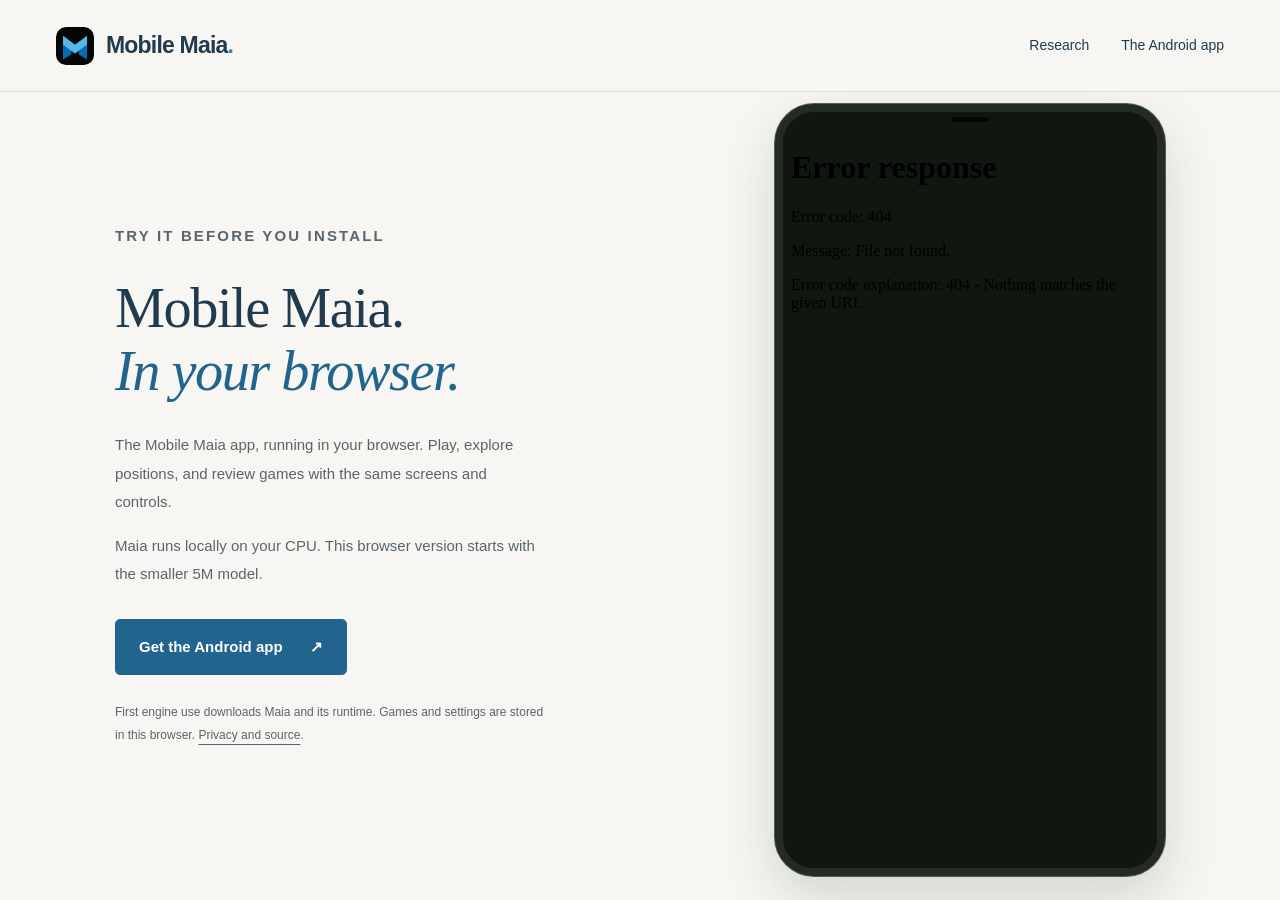
==== commit f0a24ac5: "Add installable offline PWA and document web adaptations" ====
--- a/site/play/index.html
+++ b/site/play/index.html
@@ -3,9 +3,10 @@
 <head>
 <meta charset="utf-8"><meta name="viewport" content="width=device-width,initial-scale=1,viewport-fit=cover">
 <meta name="mobile-maia-build" content="__BROWSER_BUILD__"><title>Mobile Maia — Try the app</title><meta name="description" content="Try Mobile Maia in your browser, using the app's own screens and local Maia inference.">
+<link rel="manifest" href="manifest.webmanifest"><link rel="apple-touch-icon" href="icons/icon-192.png"><meta name="apple-mobile-web-app-capable" content="yes"><meta name="apple-mobile-web-app-title" content="Mobile Maia">
 <link rel="canonical" href="https://mobilemaia.org/play/"><link rel="icon" href="../assets/icon.png"><meta name="theme-color" content="#101610">
-<link rel="stylesheet" href="../styles.css?v=20261026"><link rel="stylesheet" href="host.css?v=20261027-native1">
-<script type="module" src="host.mjs?v=20261027-native1"></script>
+<link rel="stylesheet" href="../styles.css?v=20261026"><link rel="stylesheet" href="host.css?v=20261027-pwa1">
+<script type="module" src="host.mjs?v=20261027-pwa1"></script>
 </head>
 <body>
 <a class="skip-link" href="#app">Skip to Mobile Maia</a>
